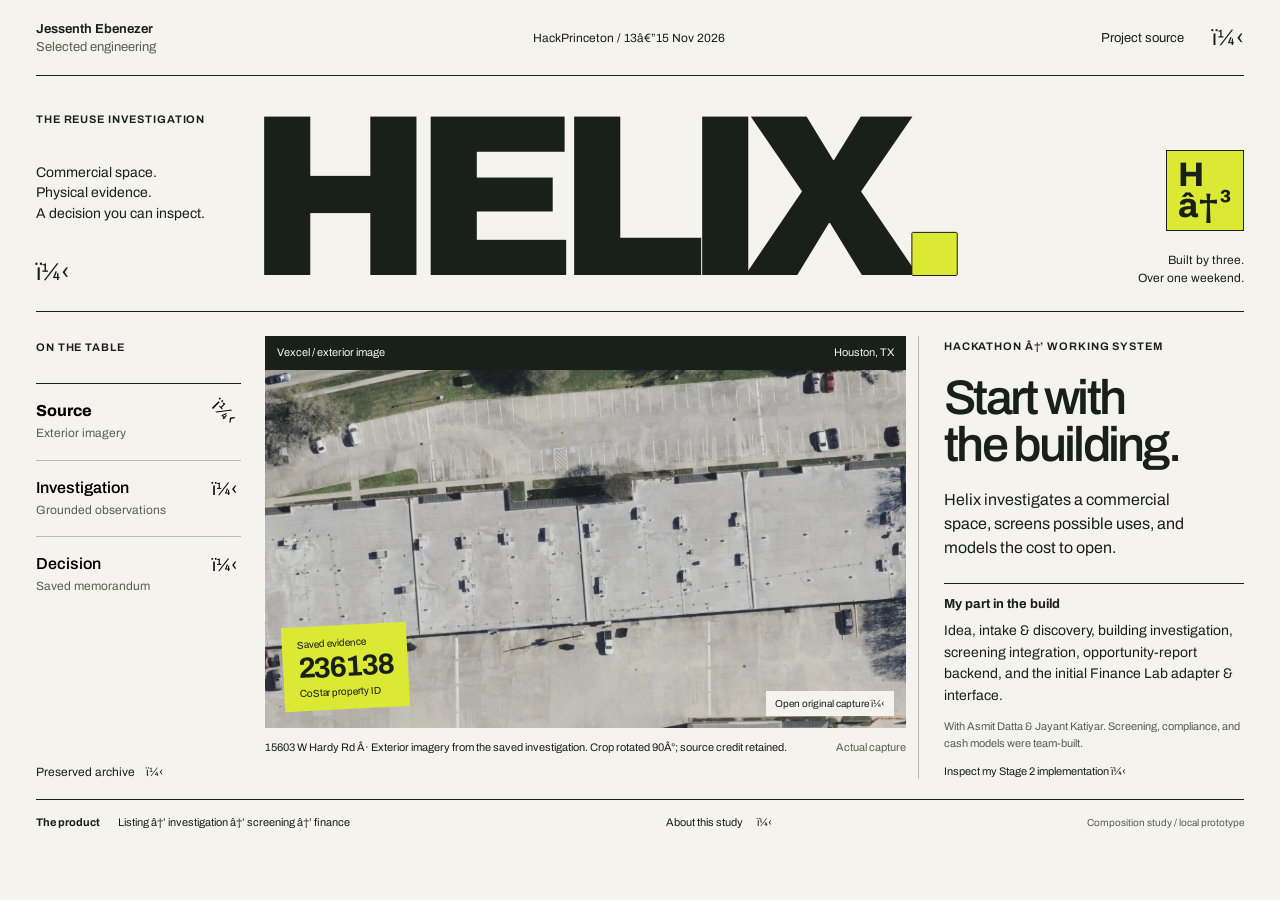
==== helix/index.html @ 32671a6d "Prototype Helix evidence-table exhibition and preserve previous case study" ====
<!doctype html>
<html lang="en">
<head>
<meta charset="utf-8"><meta name="viewport" content="width=device-width,initial-scale=1">
<title>Helix â€” The Evidence Table / Prototype</title>
<meta name="description" content="A first-viewport study of Helix, the adaptive reuse intelligence platform built at HackPrinceton 2026.">
<link rel="icon" href="../favicon.svg">
<link rel="preconnect" href="https://fonts.googleapis.com"><link rel="preconnect" href="https://fonts.gstatic.com" crossorigin>
<link href="https://fonts.googleapis.com/css2?family=Archivo:wght@400;450;500;550;600;650;700;750;800;850;900&display=swap" rel="stylesheet">
<link rel="stylesheet" href="prototype.css"><script src="prototype.js" defer></script>
</head>
<body>
<a class="skip" href="#exhibit">Skip to exhibit</a>
<header class="masthead">
<a href="../" class="signature">Jessenth Ebenezer<span>Selected engineering</span></a>
<span class="edition">HackPrinceton / 13â€”15 Nov 2026</span>
<a class="source-link" href="https://github.com/sm1else-bot/helix">Project source <span aria-hidden="true">ï¼‹</span></a>
</header>
<main id="exhibit">
<section class="exhibition" aria-labelledby="project-title">
<div class="title-row">
<div class="title-margin"><span class="section-label">The reuse investigation</span><p>Commercial space.<br>Physical evidence.<br>A decision you can inspect.</p><span class="small-cross" aria-hidden="true">ï¼‹</span></div>
<h1 id="project-title">HELIX<span class="title-period" aria-hidden="true">.</span></h1>
<div class="title-aside"><span class="exhibition-mark" aria-hidden="true">H<br>â†³</span><span>Built by three.<br>Over one weekend.</span></div>
</div>
<div class="exhibit-grid">
<div class="artifact-index">
<p class="section-label">On the table</p>
<div class="artifact-tabs" role="tablist" aria-label="Inspect the saved investigation" aria-orientation="vertical">
<button id="tab-source" type="button" role="tab" aria-selected="true" aria-controls="artifact-panel" data-artifact="source"><span>Source</span><small>Exterior imagery</small><span class="tab-symbol" aria-hidden="true">ï¼‹</span></button>
<button id="tab-findings" type="button" role="tab" aria-selected="false" aria-controls="artifact-panel" tabindex="-1" data-artifact="findings"><span>Investigation</span><small>Grounded observations</small><span class="tab-symbol" aria-hidden="true">ï¼‹</span></button>
<button id="tab-decision" type="button" role="tab" aria-selected="false" aria-controls="artifact-panel" tabindex="-1" data-artifact="decision"><span>Decision</span><small>Saved memorandum</small><span class="tab-symbol" aria-hidden="true">ï¼‹</span></button>
</div>
<a class="archive-link" href="../helix_old/archive/">Preserved archive <span aria-hidden="true">ï¼‹</span></a>
</div>
<figure class="artifact" id="artifact-panel" role="tabpanel" aria-labelledby="tab-source" tabindex="0">
<div class="artifact-topline"><span id="artifact-type">Vexcel / exterior image</span><span>Houston, TX</span></div>
<div class="artifact-window" data-view="source">
<a id="artifact-open" href="../helix_old/screenshots/source-evidence.jpg" target="_blank" rel="noopener" aria-label="Open original source-evidence screenshot">
<img id="artifact-image" src="assets/hardy-aerial.webp" alt="Aerial view of the Hardy Road building and its paved loading areas, cropped from the saved Vexcel source-evidence screenshot." width="1303" height="586">
</a>
<div class="artifact-stamp" aria-hidden="true"><span>Saved evidence</span><b>236138</b><span>CoStar property ID</span></div>
<span class="image-instruction">Open original capture ï¼‹</span>
</div>
<figcaption><span id="artifact-caption">15603 W Hardy Rd Â· Exterior imagery from the saved investigation. Crop rotated 90Â°; source credit retained.</span><span class="capture-mark">Actual capture</span></figcaption>
</figure>
<aside class="editorial">
<p class="section-label">Hackathon â†’ working system</p>
<h2>Start with<br> the building.</h2>
<p class="standfirst">Helix investigates a commercial space, screens possible uses, and models the cost to open.</p>
<div class="ownership">
<h3>My part in the build</h3>
<p>Idea, intake &amp; discovery, building investigation, screening integration, opportunity-report backend, and the initial Finance Lab adapter &amp; interface.</p>
<p class="team-credit">With Asmit Datta &amp; Jayant Katiyar. Screening, compliance, and cash models were team-built.</p>
<a href="https://github.com/sm1else-bot/helix/commit/9560469" class="evidence-link">Inspect my Stage 2 implementation <span aria-hidden="true">ï¼‹</span></a>
</div>
</aside>
</div>
<div class="exhibition-footer">
<p><span class="footer-label">The product</span><span>Listing â†’ investigation â†’ screening â†’ finance</span></p>
<details class="scope-note"><summary>About this study <span aria-hidden="true">ï¼‹</span></summary><div><b>First viewport only.</b> Engineering and Collaboration are separate experiences planned for the next phase. These are saved interface captures, not a running backend. The selected artifacts all concern Hardy Road; no Broadway financial results are mixed into this view. <a href="../helix_old/">Open the previous case study.</a></div></details>
<span class="prototype-label">Composition study / local prototype</span>
</div>
</section>
</main>
</body>
</html>
---- helix/prototype.css ----
:root{--paper:#f4f3ed;--ink:#19201a;--acid:#dce934;--rule:#b8bcb0;--muted:#58604f;font-family:Archivo,Arial,sans-serif;color:var(--ink);background:var(--paper);font-synthesis:none}
*{box-sizing:border-box}body{margin:0}button,a{-webkit-tap-highlight-color:transparent}a{color:inherit;text-underline-offset:4px}button{font:inherit}a:focus-visible,button:focus-visible,summary:focus-visible,[tabindex]:focus-visible{outline:3px solid #46724c;outline-offset:5px}.skip{position:fixed;top:-100px;left:20px;background:var(--ink);color:white;padding:12px;z-index:10}.skip:focus{top:10px}
.masthead{height:76px;margin:0 36px;display:flex;align-items:center;justify-content:space-between;border-bottom:1px solid var(--ink);gap:20px;font-size:13px}.signature{font-weight:650;text-decoration:none}.signature span{display:block;color:var(--muted);font-weight:400;margin-top:4px}.edition{font-size:12px}.source-link{text-decoration:none;display:flex;align-items:center;gap:28px}.source-link span{font-size:22px}
.exhibition{max-width:1920px;margin:auto;padding:0 36px}.title-row{display:grid;grid-template-columns:17% 1fr 12%;align-items:end;padding:34px 0 24px;border-bottom:1px solid var(--ink);gap:16px}.title-margin{align-self:stretch;display:flex;flex-direction:column;justify-content:space-between;padding:2px 0 3px}.section-label{font-size:11px;line-height:1.3;font-weight:650;text-transform:uppercase;letter-spacing:.08em;margin:0}.title-margin p{font-size:14px;line-height:1.45;margin:20px 0}.small-cross{font-size:24px;line-height:1}h1{font-size:clamp(120px,18vw,300px);font-weight:850;letter-spacing:-.09em;line-height:.77;margin:0 0 0 -.045em}.title-period{color:var(--acid);text-shadow:1px 0 var(--ink),-1px 0 var(--ink),0 1px var(--ink),0 -1px var(--ink);letter-spacing:-.12em}.title-aside{font-size:12px;line-height:1.5;display:flex;flex-direction:column;align-items:flex-end;text-align:right;gap:20px}.exhibition-mark{font-size:34px;line-height:.9;font-weight:750;border:1px solid var(--ink);padding:9px 11px;background:var(--acid);text-align:left}
.exhibit-grid{display:grid;grid-template-columns:17% minmax(0,1fr) 26%;gap:24px;padding:24px 0 20px}.artifact-index{display:flex;flex-direction:column;align-items:flex-start;padding-top:4px}.artifact-tabs{width:100%;margin-top:28px}.artifact-tabs button{position:relative;text-align:left;display:block;width:100%;border:0;border-top:1px solid var(--rule);background:none;padding:18px 24px 18px 0;cursor:pointer}.artifact-tabs button>span:first-child{display:block;font-size:16px;font-weight:550}.artifact-tabs small{display:block;font-size:12px;line-height:1.4;margin-top:6px;color:var(--muted)}.tab-symbol{position:absolute;right:4px;top:18px;font-size:18px;transition:transform .3s}.artifact-tabs button[aria-selected=true]{border-top-color:var(--ink)}.artifact-tabs button[aria-selected=true]>span:first-child{font-weight:750}.artifact-tabs button[aria-selected=true] .tab-symbol{transform:rotate(45deg)}.artifact-tabs button:hover{background:#e7e9de}.archive-link{font-size:12px;margin-top:auto;padding-top:24px;text-decoration:none}.archive-link span{margin-left:8px}
.artifact{margin:0;min-width:0;align-self:start}.artifact-topline{display:flex;justify-content:space-between;gap:10px;background:var(--ink);color:var(--paper);font-size:11px;line-height:1.2;padding:10px 12px}.artifact-window{height:clamp(260px,28vw,390px);position:relative;overflow:hidden;background:#d9ddd2}.artifact-window>a{display:block;width:100%;height:100%}.artifact-window img{width:100%;height:100%;display:block;object-fit:cover;transition:transform .6s cubic-bezier(.2,.7,.2,1)}.artifact-window[data-view=source] img{object-position:50% 50%}.artifact-window:not([data-view=source]) img{object-fit:contain;background:#e3e5db}.artifact-window>a:hover img{transform:scale(1.025)}.artifact-stamp{position:absolute;left:18px;bottom:19px;background:var(--acid);padding:12px 15px;transform:rotate(-3deg);pointer-events:none}.artifact-stamp span{display:block;font-size:10px}.artifact-stamp b{display:block;font-size:29px;letter-spacing:-.04em;line-height:1.1;margin:3px 0}.artifact-window:not([data-view=source]) .artifact-stamp{display:none}.image-instruction{position:absolute;right:12px;bottom:12px;background:var(--paper);padding:7px 9px;font-size:10px;pointer-events:none}.artifact figcaption{display:flex;align-items:flex-start;justify-content:space-between;gap:20px;padding-top:11px;font-size:11px;line-height:1.5}.capture-mark{white-space:nowrap;color:var(--muted)}
.editorial{padding:3px 0 0 14px;position:relative}.editorial:before{content:'';position:absolute;top:0;bottom:0;left:-12px;border-left:1px solid var(--rule)}h2{font-size:clamp(33px,3.8vw,62px);font-weight:550;letter-spacing:-.055em;line-height:.98;margin:20px 0 19px}.standfirst{font-size:16px;line-height:1.5;max-width:29ch;margin:0 0 23px}.ownership{border-top:1px solid var(--ink);padding-top:13px}.ownership h3{font-size:13px;margin:0 0 9px;font-weight:700}.ownership p{font-size:14px;line-height:1.55;margin:0 0 11px}.ownership .team-credit{font-size:11px;color:var(--muted)}.evidence-link{display:block;font-size:11px;line-height:1.5;text-decoration:none}.evidence-link:hover,.archive-link:hover{text-decoration:underline}
.exhibition-footer{border-top:1px solid var(--ink);display:flex;align-items:center;justify-content:space-between;gap:24px;padding:16px 0 22px;font-size:11px}.exhibition-footer>p{margin:0;display:flex;gap:18px}.footer-label{font-weight:700}.prototype-label{color:var(--muted);font-size:10px}.scope-note{position:relative}.scope-note summary{cursor:pointer;list-style:none}.scope-note summary::-webkit-details-marker{display:none}.scope-note summary span{margin-left:12px}.scope-note>div{position:absolute;bottom:32px;right:0;width:300px;background:var(--ink);color:var(--paper);padding:20px;line-height:1.6;font-size:13px;z-index:4;box-shadow:0 5px 30px #19201a20}.scope-note b{display:block;margin-bottom:10px}
@media(min-width:1500px){.exhibition{padding-inline:50px}.title-row{padding-top:45px;padding-bottom:30px}.exhibit-grid{padding-top:30px}.ownership p{font-size:14px}.ownership .team-credit,.evidence-link{font-size:12px}}
@media(max-height:800px) and (min-width:1000px){.masthead{height:60px}.title-row{padding-top:24px;padding-bottom:20px}h1{font-size:16vw}.artifact-window{height:290px}.exhibit-grid{gap:20px;padding-top:20px}.artifact-tabs{margin-top:16px}.artifact-tabs button{padding-top:14px;padding-bottom:14px}h2{margin:14px 0;font-size:3.5vw}.standfirst{font-size:15px;margin-bottom:15px}.ownership p{font-size:12px}.ownership .team-credit,.evidence-link{font-size:10px}}
@media(max-width:1050px){.masthead{margin-inline:24px}.exhibition{padding-inline:24px}.exhibit-grid{grid-template-columns:150px minmax(0,1fr);gap:20px}.editorial{grid-column:1/-1;display:grid;grid-template-columns:150px 1fr 1fr;gap:20px;padding:0}.editorial:before{display:none}.editorial>.section-label{grid-column:1;grid-row:1}.editorial h2{grid-column:2;grid-row:1;margin:0;font-size:36px}.standfirst{grid-column:2;grid-row:2;font-size:15px;margin-top:-10px}.ownership{grid-column:3;grid-row:1/3}.title-row{grid-template-columns:150px 1fr 90px}h1{font-size:17vw}.title-margin p{font-size:12px}.artifact-window{height:340px}.exhibition-footer{flex-wrap:wrap}.exhibition-footer>p{flex-direction:column;gap:6px}.prototype-label{margin-left:auto}}
@media(max-width:650px){.masthead{height:72px;margin-inline:18px}.edition{display:none}.source-link{font-size:12px;gap:10px}.exhibition{padding-inline:18px}.title-row{display:grid;grid-template-columns:1fr auto;gap:18px;padding:24px 0 20px}.title-margin{grid-column:1/-1;display:block}.title-margin p,.small-cross{display:none}.title-row h1{font-size:clamp(95px,24vw,160px);grid-column:1;grid-row:2;letter-spacing:-.085em}.title-aside{grid-column:2;grid-row:2;font-size:10px;gap:9px}.exhibition-mark{display:none}.exhibit-grid{display:flex;flex-direction:column;gap:20px;padding-top:16px}.artifact-index{display:block;padding:0}.artifact-index>.section-label,.archive-link{display:none}.artifact-tabs{display:flex;margin:0;border-top:0;gap:12px}.artifact-tabs button{padding:10px 0;flex:1;min-width:0}.artifact-tabs button>span:first-child{font-size:13px}.artifact-tabs small{font-size:10px}.tab-symbol{display:none}.artifact-window{height:300px}.artifact-topline{font-size:10px}.artifact figcaption{gap:12px;font-size:10px}.capture-mark{display:none}.artifact-stamp b{font-size:24px}.editorial{display:block;padding-top:8px}.editorial h2{font-size:42px;margin:17px 0}.editorial h2 br{display:none}.standfirst{font-size:16px;margin:0 0 20px;max-width:36ch}.ownership{padding-top:14px}.ownership p{font-size:14px}.ownership .team-credit,.evidence-link{font-size:12px}.exhibition-footer{gap:20px}.prototype-label{width:100%;margin:0}.scope-note>div{right:0;width:min(300px,85vw)}}
@media(prefers-reduced-motion:reduce){*,*::before,*::after{transition:none!important;animation:none!important}}
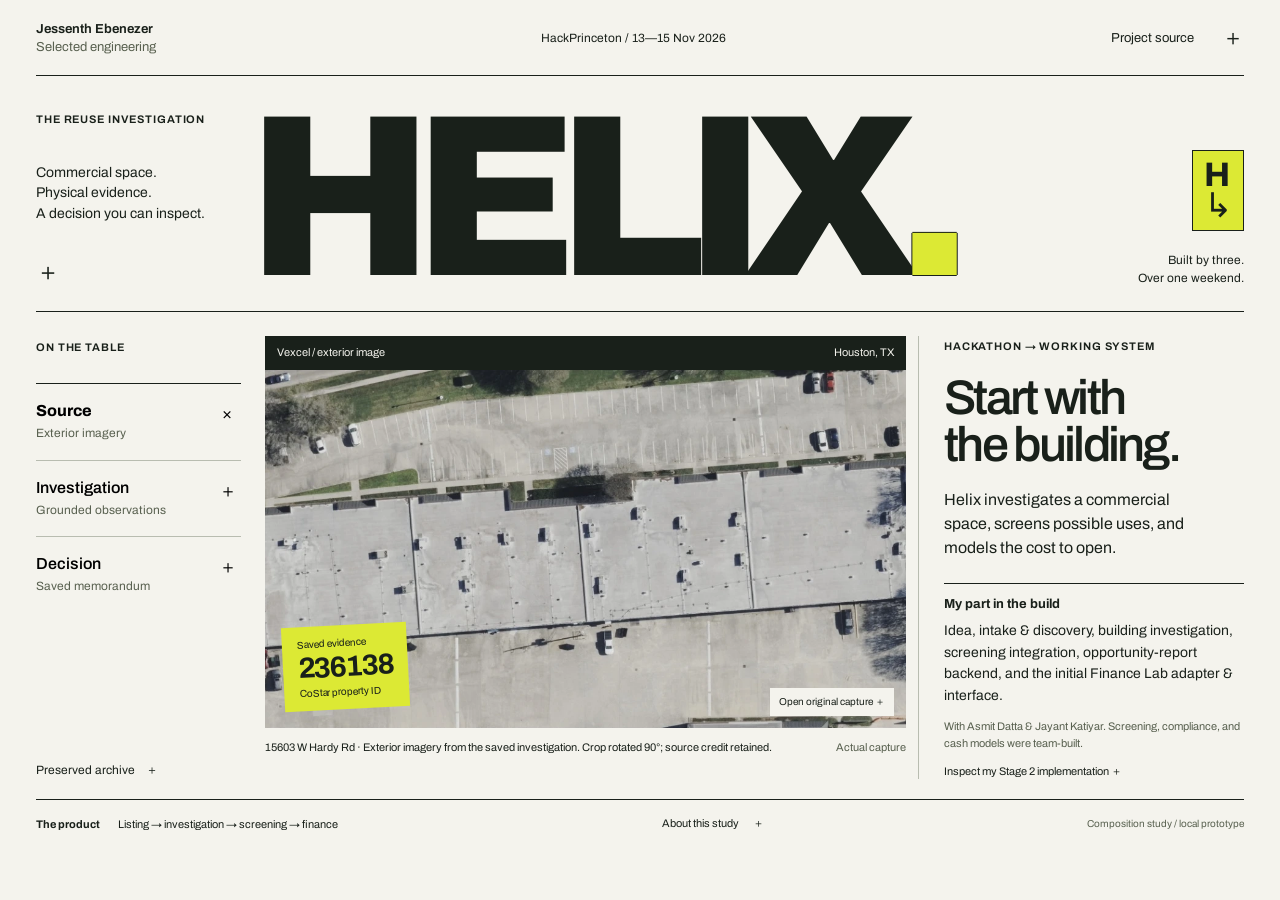
==== commit 4bfc77d3: "Preserve UTF-8 punctuation in Helix prototype" ====
--- a/helix/index.html
+++ b/helix/index.html
@@ -2,7 +2,7 @@
 <html lang="en">
 <head>
 <meta charset="utf-8"><meta name="viewport" content="width=device-width,initial-scale=1">
-<title>Helix â€” The Evidence Table / Prototype</title>
+<title>Helix — The Evidence Table / Prototype</title>
 <meta name="description" content="A first-viewport study of Helix, the adaptive reuse intelligence platform built at HackPrinceton 2026.">
 <link rel="icon" href="../favicon.svg">
 <link rel="preconnect" href="https://fonts.googleapis.com"><link rel="preconnect" href="https://fonts.gstatic.com" crossorigin>
@@ -13,25 +13,25 @@
 <a class="skip" href="#exhibit">Skip to exhibit</a>
 <header class="masthead">
 <a href="../" class="signature">Jessenth Ebenezer<span>Selected engineering</span></a>
-<span class="edition">HackPrinceton / 13â€”15 Nov 2026</span>
-<a class="source-link" href="https://github.com/sm1else-bot/helix">Project source <span aria-hidden="true">ï¼‹</span></a>
+<span class="edition">HackPrinceton / 13—15 Nov 2026</span>
+<a class="source-link" href="https://github.com/sm1else-bot/helix">Project source <span aria-hidden="true">＋</span></a>
 </header>
 <main id="exhibit">
 <section class="exhibition" aria-labelledby="project-title">
 <div class="title-row">
-<div class="title-margin"><span class="section-label">The reuse investigation</span><p>Commercial space.<br>Physical evidence.<br>A decision you can inspect.</p><span class="small-cross" aria-hidden="true">ï¼‹</span></div>
+<div class="title-margin"><span class="section-label">The reuse investigation</span><p>Commercial space.<br>Physical evidence.<br>A decision you can inspect.</p><span class="small-cross" aria-hidden="true">＋</span></div>
 <h1 id="project-title">HELIX<span class="title-period" aria-hidden="true">.</span></h1>
-<div class="title-aside"><span class="exhibition-mark" aria-hidden="true">H<br>â†³</span><span>Built by three.<br>Over one weekend.</span></div>
+<div class="title-aside"><span class="exhibition-mark" aria-hidden="true">H<br>↳</span><span>Built by three.<br>Over one weekend.</span></div>
 </div>
 <div class="exhibit-grid">
 <div class="artifact-index">
 <p class="section-label">On the table</p>
 <div class="artifact-tabs" role="tablist" aria-label="Inspect the saved investigation" aria-orientation="vertical">
-<button id="tab-source" type="button" role="tab" aria-selected="true" aria-controls="artifact-panel" data-artifact="source"><span>Source</span><small>Exterior imagery</small><span class="tab-symbol" aria-hidden="true">ï¼‹</span></button>
-<button id="tab-findings" type="button" role="tab" aria-selected="false" aria-controls="artifact-panel" tabindex="-1" data-artifact="findings"><span>Investigation</span><small>Grounded observations</small><span class="tab-symbol" aria-hidden="true">ï¼‹</span></button>
-<button id="tab-decision" type="button" role="tab" aria-selected="false" aria-controls="artifact-panel" tabindex="-1" data-artifact="decision"><span>Decision</span><small>Saved memorandum</small><span class="tab-symbol" aria-hidden="true">ï¼‹</span></button>
+<button id="tab-source" type="button" role="tab" aria-selected="true" aria-controls="artifact-panel" data-artifact="source"><span>Source</span><small>Exterior imagery</small><span class="tab-symbol" aria-hidden="true">＋</span></button>
+<button id="tab-findings" type="button" role="tab" aria-selected="false" aria-controls="artifact-panel" tabindex="-1" data-artifact="findings"><span>Investigation</span><small>Grounded observations</small><span class="tab-symbol" aria-hidden="true">＋</span></button>
+<button id="tab-decision" type="button" role="tab" aria-selected="false" aria-controls="artifact-panel" tabindex="-1" data-artifact="decision"><span>Decision</span><small>Saved memorandum</small><span class="tab-symbol" aria-hidden="true">＋</span></button>
 </div>
-<a class="archive-link" href="../helix_old/archive/">Preserved archive <span aria-hidden="true">ï¼‹</span></a>
+<a class="archive-link" href="../helix_old/archive/">Preserved archive <span aria-hidden="true">＋</span></a>
 </div>
 <figure class="artifact" id="artifact-panel" role="tabpanel" aria-labelledby="tab-source" tabindex="0">
 <div class="artifact-topline"><span id="artifact-type">Vexcel / exterior image</span><span>Houston, TX</span></div>
@@ -40,25 +40,25 @@
 <img id="artifact-image" src="assets/hardy-aerial.webp" alt="Aerial view of the Hardy Road building and its paved loading areas, cropped from the saved Vexcel source-evidence screenshot." width="1303" height="586">
 </a>
 <div class="artifact-stamp" aria-hidden="true"><span>Saved evidence</span><b>236138</b><span>CoStar property ID</span></div>
-<span class="image-instruction">Open original capture ï¼‹</span>
+<span class="image-instruction">Open original capture ＋</span>
 </div>
-<figcaption><span id="artifact-caption">15603 W Hardy Rd Â· Exterior imagery from the saved investigation. Crop rotated 90Â°; source credit retained.</span><span class="capture-mark">Actual capture</span></figcaption>
+<figcaption><span id="artifact-caption">15603 W Hardy Rd · Exterior imagery from the saved investigation. Crop rotated 90°; source credit retained.</span><span class="capture-mark">Actual capture</span></figcaption>
 </figure>
 <aside class="editorial">
-<p class="section-label">Hackathon â†’ working system</p>
+<p class="section-label">Hackathon → working system</p>
 <h2>Start with<br> the building.</h2>
 <p class="standfirst">Helix investigates a commercial space, screens possible uses, and models the cost to open.</p>
 <div class="ownership">
 <h3>My part in the build</h3>
 <p>Idea, intake &amp; discovery, building investigation, screening integration, opportunity-report backend, and the initial Finance Lab adapter &amp; interface.</p>
 <p class="team-credit">With Asmit Datta &amp; Jayant Katiyar. Screening, compliance, and cash models were team-built.</p>
-<a href="https://github.com/sm1else-bot/helix/commit/9560469" class="evidence-link">Inspect my Stage 2 implementation <span aria-hidden="true">ï¼‹</span></a>
+<a href="https://github.com/sm1else-bot/helix/commit/9560469" class="evidence-link">Inspect my Stage 2 implementation <span aria-hidden="true">＋</span></a>
 </div>
 </aside>
 </div>
 <div class="exhibition-footer">
-<p><span class="footer-label">The product</span><span>Listing â†’ investigation â†’ screening â†’ finance</span></p>
-<details class="scope-note"><summary>About this study <span aria-hidden="true">ï¼‹</span></summary><div><b>First viewport only.</b> Engineering and Collaboration are separate experiences planned for the next phase. These are saved interface captures, not a running backend. The selected artifacts all concern Hardy Road; no Broadway financial results are mixed into this view. <a href="../helix_old/">Open the previous case study.</a></div></details>
+<p><span class="footer-label">The product</span><span>Listing → investigation → screening → finance</span></p>
+<details class="scope-note"><summary>About this study <span aria-hidden="true">＋</span></summary><div><b>First viewport only.</b> Engineering and Collaboration are separate experiences planned for the next phase. These are saved interface captures, not a running backend. The selected artifacts all concern Hardy Road; no Broadway financial results are mixed into this view. <a href="../helix_old/">Open the previous case study.</a></div></details>
 <span class="prototype-label">Composition study / local prototype</span>
 </div>
 </section>
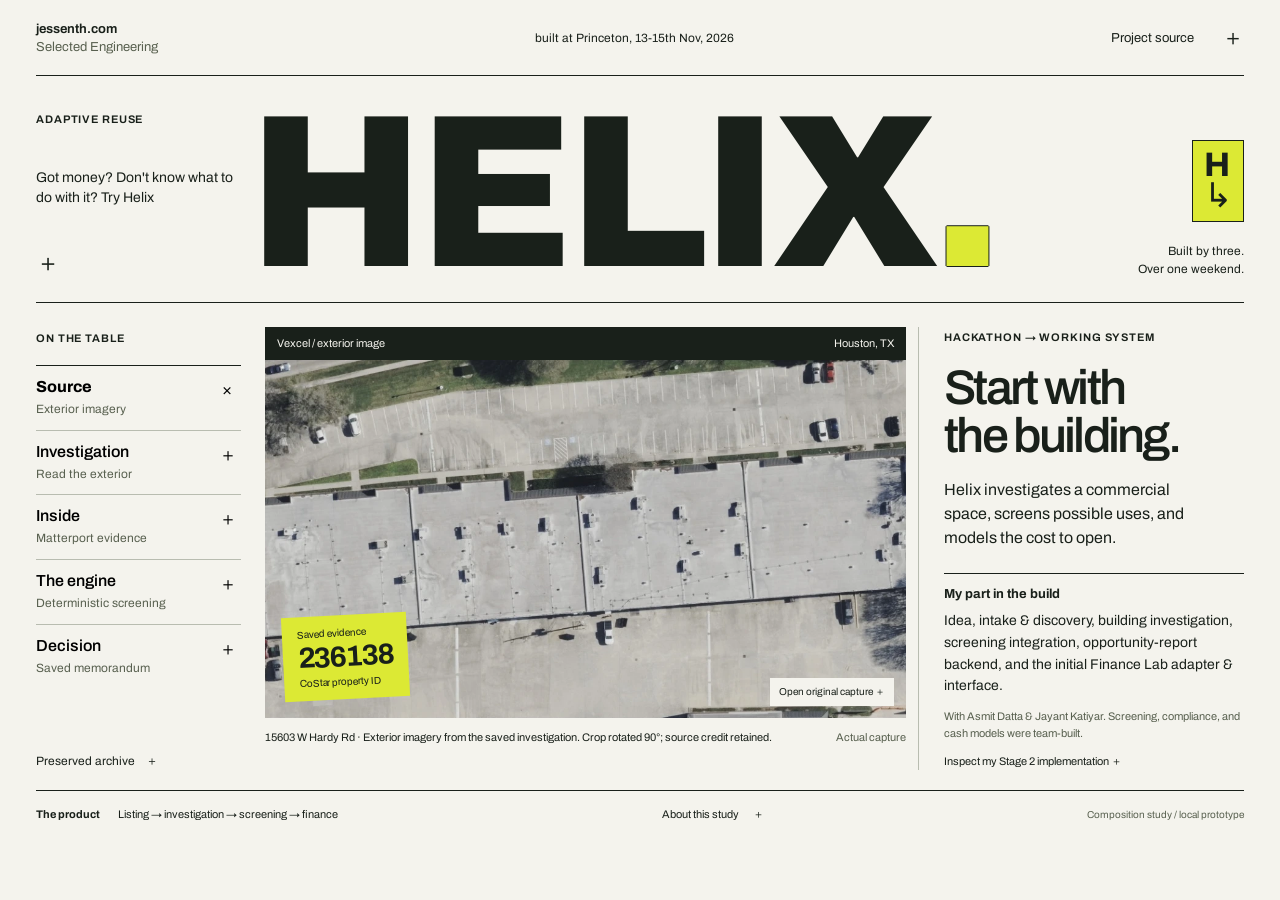
==== commit 0228a347: "Annotate Helix source imagery and expand investigation exhibit" ====
--- a/helix/index.html
+++ b/helix/index.html
@@ -12,15 +12,15 @@
 <body>
 <a class="skip" href="#exhibit">Skip to exhibit</a>
 <header class="masthead">
-<a href="../" class="signature">Jessenth Ebenezer<span>Selected engineering</span></a>
-<span class="edition">HackPrinceton / 13—15 Nov 2026</span>
+<a href="https://jessenth.com" class="signature">jessenth.com<span>Selected Engineering</span></a>
+<span class="edition">built at Princeton, 13-15th Nov, 2026</span>
 <a class="source-link" href="https://github.com/sm1else-bot/helix">Project source <span aria-hidden="true">＋</span></a>
 </header>
 <main id="exhibit">
 <section class="exhibition" aria-labelledby="project-title">
 <div class="title-row">
-<div class="title-margin"><span class="section-label">The reuse investigation</span><p>Commercial space.<br>Physical evidence.<br>A decision you can inspect.</p><span class="small-cross" aria-hidden="true">＋</span></div>
-<h1 id="project-title">HELIX<span class="title-period" aria-hidden="true">.</span></h1>
+<div class="title-margin"><span class="section-label">Adaptive Reuse</span><p>Got money? Don't know what to do with it? Try Helix</p><span class="small-cross" aria-hidden="true">＋</span></div>
+<h1 id="project-title"><span class="wordmark">HELIX</span><span class="title-period" aria-hidden="true">.</span></h1>
 <div class="title-aside"><span class="exhibition-mark" aria-hidden="true">H<br>↳</span><span>Built by three.<br>Over one weekend.</span></div>
 </div>
 <div class="exhibit-grid">
@@ -28,7 +28,9 @@
 <p class="section-label">On the table</p>
 <div class="artifact-tabs" role="tablist" aria-label="Inspect the saved investigation" aria-orientation="vertical">
 <button id="tab-source" type="button" role="tab" aria-selected="true" aria-controls="artifact-panel" data-artifact="source"><span>Source</span><small>Exterior imagery</small><span class="tab-symbol" aria-hidden="true">＋</span></button>
-<button id="tab-findings" type="button" role="tab" aria-selected="false" aria-controls="artifact-panel" tabindex="-1" data-artifact="findings"><span>Investigation</span><small>Grounded observations</small><span class="tab-symbol" aria-hidden="true">＋</span></button>
+<button id="tab-findings" type="button" role="tab" aria-selected="false" aria-controls="artifact-panel" tabindex="-1" data-artifact="findings"><span>Investigation</span><small>Read the exterior</small><span class="tab-symbol" aria-hidden="true">＋</span></button>
+<button id="tab-interior" type="button" role="tab" aria-selected="false" aria-controls="artifact-panel" tabindex="-1" data-artifact="interior"><span>Inside</span><small>Matterport evidence</small><span class="tab-symbol" aria-hidden="true">＋</span></button>
+<button id="tab-engine" type="button" role="tab" aria-selected="false" aria-controls="artifact-panel" tabindex="-1" data-artifact="engine"><span>The engine</span><small>Deterministic screening</small><span class="tab-symbol" aria-hidden="true">＋</span></button>
 <button id="tab-decision" type="button" role="tab" aria-selected="false" aria-controls="artifact-panel" tabindex="-1" data-artifact="decision"><span>Decision</span><small>Saved memorandum</small><span class="tab-symbol" aria-hidden="true">＋</span></button>
 </div>
 <a class="archive-link" href="../helix_old/archive/">Preserved archive <span aria-hidden="true">＋</span></a>
@@ -39,10 +41,31 @@
 <a id="artifact-open" href="../helix_old/screenshots/source-evidence.jpg" target="_blank" rel="noopener" aria-label="Open original source-evidence screenshot">
 <img id="artifact-image" src="assets/hardy-aerial.webp" alt="Aerial view of the Hardy Road building and its paved loading areas, cropped from the saved Vexcel source-evidence screenshot." width="1303" height="586">
 </a>
+<div id="annotation-layer" class="annotation-layer" hidden>
+<svg id="annotation-lines" aria-hidden="true"></svg>
+<div id="annotation-labels" role="list" aria-label="Visible image findings"></div>
+</div>
+<div class="engine-slot" id="engine-slot" hidden>
+<span class="section-label">Deterministic screening</span>
+<p class="engine-title">26 uses.<br>Three gates.</p>
+<p class="engine-gates">Building fit / Budget / Compliance</p>
+<div class="engine-asset"><span>Engine visual</span><p>Animation to follow.</p></div>
+</div>
+<div class="decision-sheet" id="decision-sheet" hidden>
+<div class="decision-kicker"><span>Saved decision / Hardy Road</span><span>15 Nov 2026</span></div>
+<h3>Proceed to<br> diligence.</h3>
+<p class="decision-business">Veterinary clinic</p>
+<div class="decision-ledger">
+<p><span>Base cash to open</span><strong>$406,940</strong></p>
+<p><span>Reserve held</span><strong>$50,000</strong></p>
+<p><span>Modeled headroom</span><strong>$443,060</strong></p>
+</div>
+<p class="decision-condition"><strong>10 of 26 uses cleared all gates.</strong> Six diligence items remain open. Saved screening &amp; cash-runway result; not a profitability forecast.</p>
+</div>
 <div class="artifact-stamp" aria-hidden="true"><span>Saved evidence</span><b>236138</b><span>CoStar property ID</span></div>
-<span class="image-instruction">Open original capture ＋</span>
+<a id="original-capture" class="image-instruction" href="../helix_old/screenshots/source-evidence.jpg" target="_blank" rel="noopener">Open original capture ＋</a>
 </div>
-<figcaption><span id="artifact-caption">15603 W Hardy Rd · Exterior imagery from the saved investigation. Crop rotated 90°; source credit retained.</span><span class="capture-mark">Actual capture</span></figcaption>
+<figcaption><span id="artifact-caption">15603 W Hardy Rd · Exterior imagery from the saved investigation. Crop rotated 90°; source credit retained.</span><span class="capture-mark" id="capture-mark">Actual capture</span></figcaption>
 </figure>
 <aside class="editorial">
 <p class="section-label">Hackathon → working system</p>
@@ -58,7 +81,7 @@
 </div>
 <div class="exhibition-footer">
 <p><span class="footer-label">The product</span><span>Listing → investigation → screening → finance</span></p>
-<details class="scope-note"><summary>About this study <span aria-hidden="true">＋</span></summary><div><b>First viewport only.</b> Engineering and Collaboration are separate experiences planned for the next phase. These are saved interface captures, not a running backend. The selected artifacts all concern Hardy Road; no Broadway financial results are mixed into this view. <a href="../helix_old/">Open the previous case study.</a></div></details>
+<details class="scope-note"><summary>About this study <span aria-hidden="true">＋</span></summary><div><b>First viewport only.</b> Engineering and Collaboration are separate experiences planned for the next phase. These are saved source images, source-linked annotations and a retypeset saved decision, not a running backend. The engine animation is pending. The selected artifacts all concern Hardy Road; no Broadway financial results are mixed into this view. <a href="../helix_old/">Open the previous case study.</a></div></details>
 <span class="prototype-label">Composition study / local prototype</span>
 </div>
 </section>
--- a/helix/prototype.css
+++ b/helix/prototype.css
@@ -2,13 +2,53 @@
 :root{--paper:#f4f3ed;--ink:#19201a;--acid:#dce934;--rule:#b8bcb0;--muted:#58604f;font-family:Archivo,Arial,sans-serif;color:var(--ink);background:var(--paper);font-synthesis:none}
 *{box-sizing:border-box}body{margin:0}button,a{-webkit-tap-highlight-color:transparent}a{color:inherit;text-underline-offset:4px}button{font:inherit}a:focus-visible,button:focus-visible,summary:focus-visible,[tabindex]:focus-visible{outline:3px solid #46724c;outline-offset:5px}.skip{position:fixed;top:-100px;left:20px;background:var(--ink);color:white;padding:12px;z-index:10}.skip:focus{top:10px}
 .masthead{height:76px;margin:0 36px;display:flex;align-items:center;justify-content:space-between;border-bottom:1px solid var(--ink);gap:20px;font-size:13px}.signature{font-weight:650;text-decoration:none}.signature span{display:block;color:var(--muted);font-weight:400;margin-top:4px}.edition{font-size:12px}.source-link{text-decoration:none;display:flex;align-items:center;gap:28px}.source-link span{font-size:22px}
-.exhibition{max-width:1920px;margin:auto;padding:0 36px}.title-row{display:grid;grid-template-columns:17% 1fr 12%;align-items:end;padding:34px 0 24px;border-bottom:1px solid var(--ink);gap:16px}.title-margin{align-self:stretch;display:flex;flex-direction:column;justify-content:space-between;padding:2px 0 3px}.section-label{font-size:11px;line-height:1.3;font-weight:650;text-transform:uppercase;letter-spacing:.08em;margin:0}.title-margin p{font-size:14px;line-height:1.45;margin:20px 0}.small-cross{font-size:24px;line-height:1}h1{font-size:clamp(120px,18vw,300px);font-weight:850;letter-spacing:-.09em;line-height:.77;margin:0 0 0 -.045em}.title-period{color:var(--acid);text-shadow:1px 0 var(--ink),-1px 0 var(--ink),0 1px var(--ink),0 -1px var(--ink);letter-spacing:-.12em}.title-aside{font-size:12px;line-height:1.5;display:flex;flex-direction:column;align-items:flex-end;text-align:right;gap:20px}.exhibition-mark{font-size:34px;line-height:.9;font-weight:750;border:1px solid var(--ink);padding:9px 11px;background:var(--acid);text-align:left}
-.exhibit-grid{display:grid;grid-template-columns:17% minmax(0,1fr) 26%;gap:24px;padding:24px 0 20px}.artifact-index{display:flex;flex-direction:column;align-items:flex-start;padding-top:4px}.artifact-tabs{width:100%;margin-top:28px}.artifact-tabs button{position:relative;text-align:left;display:block;width:100%;border:0;border-top:1px solid var(--rule);background:none;padding:18px 24px 18px 0;cursor:pointer}.artifact-tabs button>span:first-child{display:block;font-size:16px;font-weight:550}.artifact-tabs small{display:block;font-size:12px;line-height:1.4;margin-top:6px;color:var(--muted)}.tab-symbol{position:absolute;right:4px;top:18px;font-size:18px;transition:transform .3s}.artifact-tabs button[aria-selected=true]{border-top-color:var(--ink)}.artifact-tabs button[aria-selected=true]>span:first-child{font-weight:750}.artifact-tabs button[aria-selected=true] .tab-symbol{transform:rotate(45deg)}.artifact-tabs button:hover{background:#e7e9de}.archive-link{font-size:12px;margin-top:auto;padding-top:24px;text-decoration:none}.archive-link span{margin-left:8px}
-.artifact{margin:0;min-width:0;align-self:start}.artifact-topline{display:flex;justify-content:space-between;gap:10px;background:var(--ink);color:var(--paper);font-size:11px;line-height:1.2;padding:10px 12px}.artifact-window{height:clamp(260px,28vw,390px);position:relative;overflow:hidden;background:#d9ddd2}.artifact-window>a{display:block;width:100%;height:100%}.artifact-window img{width:100%;height:100%;display:block;object-fit:cover;transition:transform .6s cubic-bezier(.2,.7,.2,1)}.artifact-window[data-view=source] img{object-position:50% 50%}.artifact-window:not([data-view=source]) img{object-fit:contain;background:#e3e5db}.artifact-window>a:hover img{transform:scale(1.025)}.artifact-stamp{position:absolute;left:18px;bottom:19px;background:var(--acid);padding:12px 15px;transform:rotate(-3deg);pointer-events:none}.artifact-stamp span{display:block;font-size:10px}.artifact-stamp b{display:block;font-size:29px;letter-spacing:-.04em;line-height:1.1;margin:3px 0}.artifact-window:not([data-view=source]) .artifact-stamp{display:none}.image-instruction{position:absolute;right:12px;bottom:12px;background:var(--paper);padding:7px 9px;font-size:10px;pointer-events:none}.artifact figcaption{display:flex;align-items:flex-start;justify-content:space-between;gap:20px;padding-top:11px;font-size:11px;line-height:1.5}.capture-mark{white-space:nowrap;color:var(--muted)}
+.exhibition{max-width:1920px;margin:auto;padding:0 36px}.title-row{display:grid;grid-template-columns:17% 1fr 12%;align-items:end;padding:34px 0 24px;border-bottom:1px solid var(--ink);gap:16px}.title-margin{align-self:stretch;display:flex;flex-direction:column;justify-content:space-between;padding:2px 0 3px}.section-label{font-size:11px;line-height:1.3;font-weight:650;text-transform:uppercase;letter-spacing:.08em;margin:0}.title-margin p{font-size:14px;line-height:1.45;margin:20px 0}.small-cross{font-size:24px;line-height:1}h1{font-size:clamp(120px,17vw,282px);font-weight:850;letter-spacing:-.025em;font-kerning:none;font-feature-settings:"kern" 0;line-height:.77;margin:0 0 0 -.045em}.title-period{color:var(--acid);text-shadow:1px 0 var(--ink),-1px 0 var(--ink),0 1px var(--ink),0 -1px var(--ink);letter-spacing:-.04em}.title-aside{font-size:12px;line-height:1.5;display:flex;flex-direction:column;align-items:flex-end;text-align:right;gap:20px}.exhibition-mark{font-size:34px;line-height:.9;font-weight:750;border:1px solid var(--ink);padding:9px 11px;background:var(--acid);text-align:left}
+.exhibit-grid{display:grid;grid-template-columns:17% minmax(0,1fr) 26%;gap:24px;padding:24px 0 20px}.artifact-index{display:flex;flex-direction:column;align-items:flex-start;padding-top:4px}.artifact-tabs{width:100%;margin-top:20px}.artifact-tabs button{position:relative;text-align:left;display:block;width:100%;border:0;border-top:1px solid var(--rule);background:none;padding:12px 24px 12px 0;cursor:pointer}.artifact-tabs button>span:first-child{display:block;font-size:16px;font-weight:550}.artifact-tabs small{display:block;font-size:12px;line-height:1.4;margin-top:6px;color:var(--muted)}.tab-symbol{position:absolute;right:4px;top:12px;font-size:18px;transition:transform .3s}.artifact-tabs button[aria-selected=true]{border-top-color:var(--ink)}.artifact-tabs button[aria-selected=true]>span:first-child{font-weight:750}.artifact-tabs button[aria-selected=true] .tab-symbol{transform:rotate(45deg)}.artifact-tabs button:hover{background:#e7e9de}.archive-link{font-size:12px;margin-top:auto;padding-top:24px;text-decoration:none}.archive-link span{margin-left:8px}
+.artifact{margin:0;min-width:0;align-self:start}.artifact-topline{display:flex;justify-content:space-between;gap:10px;background:var(--ink);color:var(--paper);font-size:11px;line-height:1.2;padding:10px 12px}.artifact-window{height:clamp(260px,28vw,390px);position:relative;overflow:hidden;background:#d9ddd2}.artifact-window>#artifact-open{display:block;width:100%;height:100%}.artifact-window img{width:100%;height:100%;display:block;object-fit:cover;transition:transform .6s cubic-bezier(.2,.7,.2,1)}.artifact-window[data-view=source] img{object-position:50% 50%}.artifact-window img{object-fit:cover}.artifact-window[data-view=source]>a:hover img{transform:scale(1.025)}.artifact-stamp{position:absolute;left:18px;bottom:19px;background:var(--acid);padding:12px 15px;transform:rotate(-3deg);pointer-events:none}.artifact-stamp span{display:block;font-size:10px}.artifact-stamp b{display:block;font-size:29px;letter-spacing:-.04em;line-height:1.1;margin:3px 0}.artifact-window:not([data-view=source]) .artifact-stamp{display:none}.image-instruction{text-decoration:none;z-index:5;position:absolute;right:12px;bottom:12px;background:var(--paper);padding:7px 9px;font-size:10px;pointer-events:auto}.artifact figcaption{display:flex;align-items:flex-start;justify-content:space-between;gap:20px;padding-top:11px;font-size:11px;line-height:1.5}.capture-mark{white-space:nowrap;color:var(--muted)}
 .editorial{padding:3px 0 0 14px;position:relative}.editorial:before{content:'';position:absolute;top:0;bottom:0;left:-12px;border-left:1px solid var(--rule)}h2{font-size:clamp(33px,3.8vw,62px);font-weight:550;letter-spacing:-.055em;line-height:.98;margin:20px 0 19px}.standfirst{font-size:16px;line-height:1.5;max-width:29ch;margin:0 0 23px}.ownership{border-top:1px solid var(--ink);padding-top:13px}.ownership h3{font-size:13px;margin:0 0 9px;font-weight:700}.ownership p{font-size:14px;line-height:1.55;margin:0 0 11px}.ownership .team-credit{font-size:11px;color:var(--muted)}.evidence-link{display:block;font-size:11px;line-height:1.5;text-decoration:none}.evidence-link:hover,.archive-link:hover{text-decoration:underline}
 .exhibition-footer{border-top:1px solid var(--ink);display:flex;align-items:center;justify-content:space-between;gap:24px;padding:16px 0 22px;font-size:11px}.exhibition-footer>p{margin:0;display:flex;gap:18px}.footer-label{font-weight:700}.prototype-label{color:var(--muted);font-size:10px}.scope-note{position:relative}.scope-note summary{cursor:pointer;list-style:none}.scope-note summary::-webkit-details-marker{display:none}.scope-note summary span{margin-left:12px}.scope-note>div{position:absolute;bottom:32px;right:0;width:300px;background:var(--ink);color:var(--paper);padding:20px;line-height:1.6;font-size:13px;z-index:4;box-shadow:0 5px 30px #19201a20}.scope-note b{display:block;margin-bottom:10px}
 @media(min-width:1500px){.exhibition{padding-inline:50px}.title-row{padding-top:45px;padding-bottom:30px}.exhibit-grid{padding-top:30px}.ownership p{font-size:14px}.ownership .team-credit,.evidence-link{font-size:12px}}
-@media(max-height:800px) and (min-width:1000px){.masthead{height:60px}.title-row{padding-top:24px;padding-bottom:20px}h1{font-size:16vw}.artifact-window{height:290px}.exhibit-grid{gap:20px;padding-top:20px}.artifact-tabs{margin-top:16px}.artifact-tabs button{padding-top:14px;padding-bottom:14px}h2{margin:14px 0;font-size:3.5vw}.standfirst{font-size:15px;margin-bottom:15px}.ownership p{font-size:12px}.ownership .team-credit,.evidence-link{font-size:10px}}
+@media(max-height:800px) and (min-width:1000px){.masthead{height:60px}.title-row{padding-top:24px;padding-bottom:20px}h1{font-size:16vw}.artifact-window{height:290px}.exhibit-grid{gap:20px;padding-top:20px}.artifact-tabs{margin-top:16px}.artifact-tabs button{padding-top:10px;padding-bottom:10px}h2{margin:14px 0;font-size:3.5vw}.standfirst{font-size:15px;margin-bottom:15px}.ownership p{font-size:12px}.ownership .team-credit,.evidence-link{font-size:10px}}
 @media(max-width:1050px){.masthead{margin-inline:24px}.exhibition{padding-inline:24px}.exhibit-grid{grid-template-columns:150px minmax(0,1fr);gap:20px}.editorial{grid-column:1/-1;display:grid;grid-template-columns:150px 1fr 1fr;gap:20px;padding:0}.editorial:before{display:none}.editorial>.section-label{grid-column:1;grid-row:1}.editorial h2{grid-column:2;grid-row:1;margin:0;font-size:36px}.standfirst{grid-column:2;grid-row:2;font-size:15px;margin-top:-10px}.ownership{grid-column:3;grid-row:1/3}.title-row{grid-template-columns:150px 1fr 90px}h1{font-size:17vw}.title-margin p{font-size:12px}.artifact-window{height:340px}.exhibition-footer{flex-wrap:wrap}.exhibition-footer>p{flex-direction:column;gap:6px}.prototype-label{margin-left:auto}}
-@media(max-width:650px){.masthead{height:72px;margin-inline:18px}.edition{display:none}.source-link{font-size:12px;gap:10px}.exhibition{padding-inline:18px}.title-row{display:grid;grid-template-columns:1fr auto;gap:18px;padding:24px 0 20px}.title-margin{grid-column:1/-1;display:block}.title-margin p,.small-cross{display:none}.title-row h1{font-size:clamp(95px,24vw,160px);grid-column:1;grid-row:2;letter-spacing:-.085em}.title-aside{grid-column:2;grid-row:2;font-size:10px;gap:9px}.exhibition-mark{display:none}.exhibit-grid{display:flex;flex-direction:column;gap:20px;padding-top:16px}.artifact-index{display:block;padding:0}.artifact-index>.section-label,.archive-link{display:none}.artifact-tabs{display:flex;margin:0;border-top:0;gap:12px}.artifact-tabs button{padding:10px 0;flex:1;min-width:0}.artifact-tabs button>span:first-child{font-size:13px}.artifact-tabs small{font-size:10px}.tab-symbol{display:none}.artifact-window{height:300px}.artifact-topline{font-size:10px}.artifact figcaption{gap:12px;font-size:10px}.capture-mark{display:none}.artifact-stamp b{font-size:24px}.editorial{display:block;padding-top:8px}.editorial h2{font-size:42px;margin:17px 0}.editorial h2 br{display:none}.standfirst{font-size:16px;margin:0 0 20px;max-width:36ch}.ownership{padding-top:14px}.ownership p{font-size:14px}.ownership .team-credit,.evidence-link{font-size:12px}.exhibition-footer{gap:20px}.prototype-label{width:100%;margin:0}.scope-note>div{right:0;width:min(300px,85vw)}}
+@media(max-width:650px){.masthead{height:72px;margin-inline:18px}.edition{display:none}.source-link{font-size:12px;gap:10px}.exhibition{padding-inline:18px}.title-row{display:grid;grid-template-columns:1fr auto;gap:18px;padding:24px 0 20px}.title-margin{grid-column:1/-1;display:block}.title-margin p,.small-cross{display:none}.title-row h1{font-size:clamp(95px,24vw,160px);grid-column:1;grid-row:2;letter-spacing:-.025em}.title-aside{grid-column:2;grid-row:2;font-size:10px;gap:9px}.exhibition-mark{display:none}.exhibit-grid{display:flex;flex-direction:column;gap:20px;padding-top:16px}.artifact-index{display:block;padding:0}.artifact-index>.section-label,.archive-link{display:none}.artifact-tabs{display:flex;margin:0;border-top:0;gap:12px}.artifact-tabs button{padding:10px 0;flex:1;min-width:0}.artifact-tabs button>span:first-child{font-size:13px}.artifact-tabs small{font-size:10px}.tab-symbol{display:none}.artifact-window{height:300px}.artifact-topline{font-size:10px}.artifact figcaption{gap:12px;font-size:10px}.capture-mark{display:none}.artifact-stamp b{font-size:24px}.editorial{display:block;padding-top:8px}.editorial h2{font-size:42px;margin:17px 0}.editorial h2 br{display:none}.standfirst{font-size:16px;margin:0 0 20px;max-width:36ch}.ownership{padding-top:14px}.ownership p{font-size:14px}.ownership .team-credit,.evidence-link{font-size:12px}.exhibition-footer{gap:20px}.prototype-label{width:100%;margin:0}.scope-note>div{right:0;width:min(300px,85vw)}}
 @media(prefers-reduced-motion:reduce){*,*::before,*::after{transition:none!important;animation:none!important}}
+
+/* Annotation geometry is projected onto the same cover crop as the source image. */
+[hidden]{display:none!important}
+.annotation-layer{position:absolute;inset:0;pointer-events:none;z-index:2}
+.annotation-layer svg{position:absolute;inset:0;width:100%;height:100%;overflow:hidden}
+.annotation-shape{fill:none;stroke:var(--acid);stroke-width:2;filter:drop-shadow(0 1px 2px #19201abb);vector-effect:non-scaling-stroke;stroke-dasharray:1;stroke-dashoffset:0;animation:trace .85s cubic-bezier(.22,.8,.2,1) both}
+.annotation-leader{fill:none;stroke:var(--acid);stroke-width:1.3;filter:drop-shadow(0 1px 1px #19201a);stroke-dasharray:1;animation:trace .8s cubic-bezier(.22,.8,.2,1) both}
+.annotation-label{position:absolute;background:var(--acid);color:var(--ink);padding:8px 11px;max-width:180px;font-size:12px;line-height:1.3;font-weight:600;box-shadow:0 2px 8px #19201a20;animation:label-in .65s cubic-bezier(.16,1,.3,1) both}
+.annotation-label b{font-size:10px;display:block;font-weight:450;margin-bottom:3px}
+@keyframes trace{from{stroke-dashoffset:1}to{stroke-dashoffset:0}}
+@keyframes label-in{from{opacity:0;transform:translateY(8px)}to{opacity:1;transform:translateY(0)}}
+.engine-slot,.decision-sheet{position:absolute;inset:0;background:var(--paper);padding:22px 25px 38px;overflow:auto}
+.engine-slot{background:var(--acid);display:flex;flex-direction:column;justify-content:center}
+.engine-title{font-size:clamp(38px,4.8vw,72px);line-height:.95;font-weight:650;letter-spacing:-.055em;margin:20px 0}
+.engine-gates{font-size:13px;line-height:1.4;margin:0 0 20px}
+.engine-asset{border-top:1px solid var(--ink);display:flex;justify-content:space-between;gap:16px;padding-top:14px;font-size:12px}
+.engine-asset p{margin:0}
+.decision-kicker{display:flex;justify-content:space-between;gap:12px;font-size:10px;color:var(--muted);text-transform:uppercase;letter-spacing:.04em}
+.decision-sheet h3{font-size:clamp(29px,3.4vw,50px);line-height:.94;font-weight:550;letter-spacing:-.045em;margin:18px 0 6px}
+.decision-business{font-size:16px;margin:0 0 14px}
+.decision-ledger{display:grid;grid-template-columns:repeat(3,minmax(0,1fr));border-block:1px solid var(--rule);padding:12px 0;gap:12px}
+.decision-ledger p{margin:0;display:flex;flex-direction:column;gap:6px}
+.decision-ledger span{font-size:11px;color:var(--muted)}
+.decision-ledger strong{font-size:clamp(17px,2vw,28px);letter-spacing:-.03em;font-weight:550}
+.decision-condition{font-size:12px;line-height:1.45;margin:13px 0 0;max-width:60ch}
+.decision-condition strong{display:block;margin-bottom:2px;font-weight:650}
+.artifact-window[data-view=decision] .image-instruction,.artifact-window[data-view=engine] .image-instruction{bottom:8px;background:transparent;font-size:10px;padding:2px 5px}
+@media(max-height:800px) and (min-width:1000px){.decision-sheet{padding:14px 18px 25px}.decision-sheet h3{font-size:34px;margin:12px 0 5px}.decision-business{font-size:14px;margin-bottom:10px}.decision-ledger{padding:9px 0}.decision-ledger strong{font-size:22px}.decision-condition{font-size:11px;margin-top:9px}.engine-title{font-size:50px;margin:14px 0}}
+@media(max-width:1050px){.title-row{grid-template-columns:150px minmax(0,1fr) 70px}.title-row h1{font-size:15.5vw}}
+@media(max-width:650px){
+ .masthead{height:auto;min-height:82px;padding-block:14px;flex-wrap:wrap;row-gap:9px}.edition{display:block;order:3;width:100%;font-size:11px}
+ .title-row{grid-template-columns:minmax(0,1fr) 60px;gap:20px 10px}.title-row h1{font-size:22vw;white-space:nowrap}.title-period{letter-spacing:0}
+ .title-margin p{display:block;font-size:14px;max-width:33ch;margin:14px 0 0}.title-aside{font-size:10px}
+ .artifact-tabs{overflow-x:auto;gap:14px;padding:3px 1px 6px;scrollbar-width:thin}.artifact-tabs button{flex:0 0 100px;padding:10px 0}
+ .annotation-label{font-size:10px;max-width:145px;padding:6px 8px}.annotation-label b{font-size:9px;margin-bottom:2px}
+ .decision-sheet{padding:17px 16px 30px}.decision-kicker{font-size:9px}.decision-sheet h3{font-size:34px;margin:16px 0 5px}.decision-business{font-size:14px;margin-bottom:12px}
+ .decision-ledger{gap:8px;padding:10px 0}.decision-ledger span{font-size:10px}.decision-ledger strong{font-size:19px}.decision-condition{font-size:11px;margin-top:10px}
+ .engine-slot{padding:20px}.engine-title{font-size:48px}
+}
+@media(prefers-reduced-motion:reduce){.annotation-shape,.annotation-leader,.annotation-label{animation:none!important}}
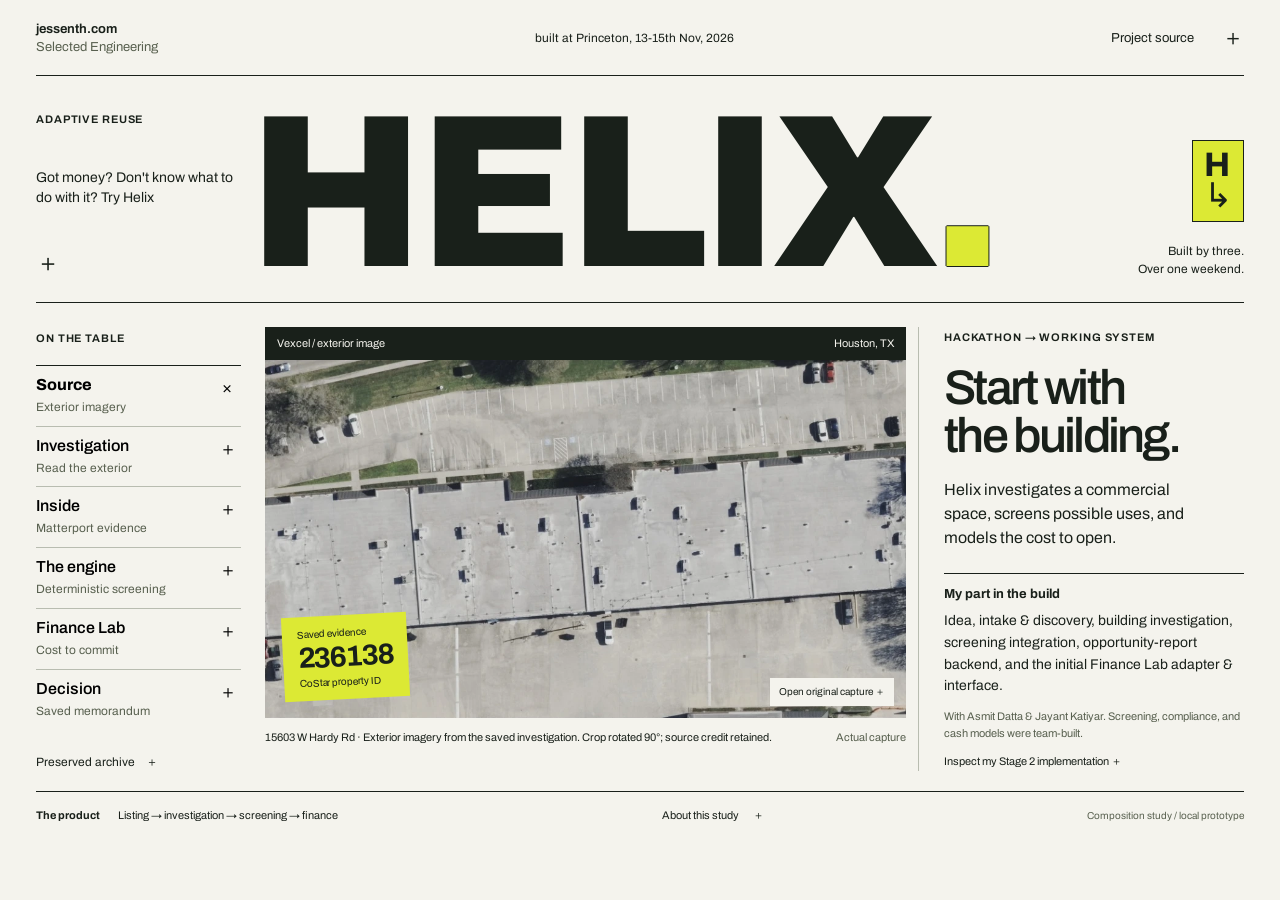
==== commit dd7499bb: "Add annotated Finance Lab evidence before the saved decision" ====
--- a/helix/index.html
+++ b/helix/index.html
@@ -31,6 +31,7 @@
 <button id="tab-findings" type="button" role="tab" aria-selected="false" aria-controls="artifact-panel" tabindex="-1" data-artifact="findings"><span>Investigation</span><small>Read the exterior</small><span class="tab-symbol" aria-hidden="true">＋</span></button>
 <button id="tab-interior" type="button" role="tab" aria-selected="false" aria-controls="artifact-panel" tabindex="-1" data-artifact="interior"><span>Inside</span><small>Matterport evidence</small><span class="tab-symbol" aria-hidden="true">＋</span></button>
 <button id="tab-engine" type="button" role="tab" aria-selected="false" aria-controls="artifact-panel" tabindex="-1" data-artifact="engine"><span>The engine</span><small>Deterministic screening</small><span class="tab-symbol" aria-hidden="true">＋</span></button>
+<button id="tab-finance" type="button" role="tab" aria-selected="false" aria-controls="artifact-panel" tabindex="-1" data-artifact="finance"><span>Finance Lab</span><small>Cost to commit</small><span class="tab-symbol" aria-hidden="true">＋</span></button>
 <button id="tab-decision" type="button" role="tab" aria-selected="false" aria-controls="artifact-panel" tabindex="-1" data-artifact="decision"><span>Decision</span><small>Saved memorandum</small><span class="tab-symbol" aria-hidden="true">＋</span></button>
 </div>
 <a class="archive-link" href="../helix_old/archive/">Preserved archive <span aria-hidden="true">＋</span></a>
--- a/helix/prototype.css
+++ b/helix/prototype.css
@@ -20,7 +20,7 @@
 .annotation-shape{fill:none;stroke:var(--acid);stroke-width:2;filter:drop-shadow(0 1px 2px #19201abb);vector-effect:non-scaling-stroke;stroke-dasharray:1;stroke-dashoffset:0;animation:trace .85s cubic-bezier(.22,.8,.2,1) both}
 .annotation-leader{fill:none;stroke:var(--acid);stroke-width:1.3;filter:drop-shadow(0 1px 1px #19201a);stroke-dasharray:1;animation:trace .8s cubic-bezier(.22,.8,.2,1) both}
 .annotation-label{position:absolute;background:var(--acid);color:var(--ink);padding:8px 11px;max-width:180px;font-size:12px;line-height:1.3;font-weight:600;box-shadow:0 2px 8px #19201a20;animation:label-in .65s cubic-bezier(.16,1,.3,1) both}
-.annotation-label b{font-size:10px;display:block;font-weight:450;margin-bottom:3px}
+.annotation-label strong{font-weight:600}.annotation-label .annotation-detail{font-size:10px;display:block;font-weight:450;margin-top:3px}
 @keyframes trace{from{stroke-dashoffset:1}to{stroke-dashoffset:0}}
 @keyframes label-in{from{opacity:0;transform:translateY(8px)}to{opacity:1;transform:translateY(0)}}
 .engine-slot,.decision-sheet{position:absolute;inset:0;background:var(--paper);padding:22px 25px 38px;overflow:auto}
@@ -46,9 +46,13 @@
  .title-row{grid-template-columns:minmax(0,1fr) 60px;gap:20px 10px}.title-row h1{font-size:22vw;white-space:nowrap}.title-period{letter-spacing:0}
  .title-margin p{display:block;font-size:14px;max-width:33ch;margin:14px 0 0}.title-aside{font-size:10px}
  .artifact-tabs{overflow-x:auto;gap:14px;padding:3px 1px 6px;scrollbar-width:thin}.artifact-tabs button{flex:0 0 100px;padding:10px 0}
- .annotation-label{font-size:10px;max-width:145px;padding:6px 8px}.annotation-label b{font-size:9px;margin-bottom:2px}
+ .annotation-label{font-size:10px;max-width:145px;padding:6px 8px}.annotation-label .annotation-detail{font-size:9px;margin-top:2px}
  .decision-sheet{padding:17px 16px 30px}.decision-kicker{font-size:9px}.decision-sheet h3{font-size:34px;margin:16px 0 5px}.decision-business{font-size:14px;margin-bottom:12px}
  .decision-ledger{gap:8px;padding:10px 0}.decision-ledger span{font-size:10px}.decision-ledger strong{font-size:19px}.decision-condition{font-size:11px;margin-top:10px}
  .engine-slot{padding:20px}.engine-title{font-size:48px}
 }
 @media(prefers-reduced-motion:reduce){.annotation-shape,.annotation-leader,.annotation-label{animation:none!important}}
+
+.artifact-window[data-view=finance]{background:#e5e7de}
+.artifact-window[data-view=finance] img{background:#e5e7de}
+@media(min-width:651px){.artifact-tabs button{padding-top:10px;padding-bottom:10px}.artifact-tabs .tab-symbol{top:10px}}
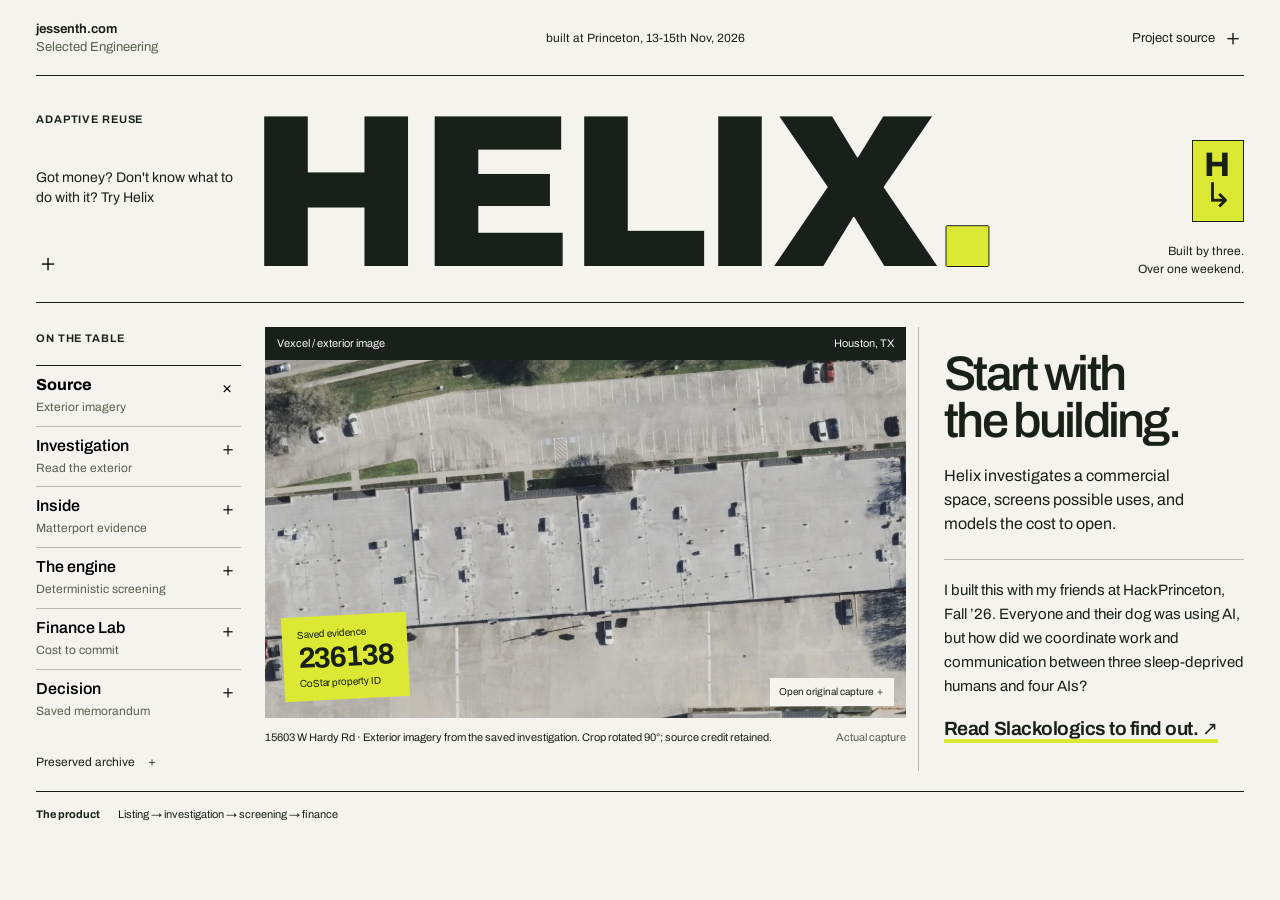
==== commit adc6c93b: "Refine Helix editorial column with Slackologics invitation" ====
--- a/helix/index.html
+++ b/helix/index.html
@@ -47,11 +47,24 @@
 <div id="annotation-labels" role="list" aria-label="Visible image findings"></div>
 </div>
 <div class="engine-slot" id="engine-slot" hidden>
-<span class="section-label">Deterministic screening</span>
-<p class="engine-title">26 uses.<br>Three gates.</p>
-<p class="engine-gates">Building fit / Budget / Compliance</p>
-<div class="engine-asset"><span>Engine visual</span><p>Animation to follow.</p></div>
+<iframe id="engine-player" title="Helix deterministic sorting engine — 8× looping demonstration; drag to orbit and scroll to zoom" data-src="https://projects.jessenth.com/Helix-Viz/embed.html" referrerpolicy="strict-origin-when-cross-origin"></iframe>
 </div>
+<section id="finance-exhibit" class="finance-exhibit" hidden aria-label="Hardy Road financial decomposition">
+<div class="finance-heading">
+<div><span class="section-label">Starting capital</span><p class="finance-budget">$900,000</p></div>
+<div><p class="finance-case">Hardy Road · Veterinary clinic</p><div class="finance-scenarios" role="group" aria-label="Opening cost scenario">
+<button type="button" data-scenario="low" aria-pressed="false">Low</button><button type="button" data-scenario="base" aria-pressed="true">Base</button><button type="button" data-scenario="high" aria-pressed="false">High</button>
+</div></div>
+</div>
+<div class="allocation" id="allocation" role="img" aria-label="Base scenario capital allocation">
+<div class="allocation-opening" id="allocation-opening"></div><span class="allocation-reserve" id="allocation-reserve"></span><span class="allocation-headroom" id="allocation-headroom"></span>
+</div>
+<div class="allocation-key"><p><span>Opening costs</span><strong id="finance-opening">$406,940</strong></p><p><span>Reserve</span><strong id="finance-reserve">$50,000</strong></p><p><span>Headroom</span><strong id="finance-headroom">$443,060</strong></p></div>
+<div class="cost-heading"><span>Inside the opening cost</span><span>Inspect a component</span></div>
+<div id="finance-components" class="finance-components" role="group" aria-label="Opening cost components"></div>
+<p class="finance-basis" id="finance-basis"></p>
+<p class="sr-only" id="finance-update" role="status" aria-live="polite"></p>
+</section>
 <div class="decision-sheet" id="decision-sheet" hidden>
 <div class="decision-kicker"><span>Saved decision / Hardy Road</span><span>15 Nov 2026</span></div>
 <h3>Proceed to<br> diligence.</h3>
@@ -69,21 +82,16 @@
 <figcaption><span id="artifact-caption">15603 W Hardy Rd · Exterior imagery from the saved investigation. Crop rotated 90°; source credit retained.</span><span class="capture-mark" id="capture-mark">Actual capture</span></figcaption>
 </figure>
 <aside class="editorial">
-<p class="section-label">Hackathon → working system</p>
 <h2>Start with<br> the building.</h2>
 <p class="standfirst">Helix investigates a commercial space, screens possible uses, and models the cost to open.</p>
-<div class="ownership">
-<h3>My part in the build</h3>
-<p>Idea, intake &amp; discovery, building investigation, screening integration, opportunity-report backend, and the initial Finance Lab adapter &amp; interface.</p>
-<p class="team-credit">With Asmit Datta &amp; Jayant Katiyar. Screening, compliance, and cash models were team-built.</p>
-<a href="https://github.com/sm1else-bot/helix/commit/9560469" class="evidence-link">Inspect my Stage 2 implementation <span aria-hidden="true">＋</span></a>
+<div class="slackologics-copy">
+<p>I built this with my friends at HackPrinceton, Fall ’26. Everyone and their dog was using AI, but how did we coordinate work and communication between three sleep-deprived humans and four AIs?</p>
+<a class="slackologics-link" href="/slackologics/">Read Slackologics to find out. <span aria-hidden="true">↗</span></a>
 </div>
 </aside>
 </div>
 <div class="exhibition-footer">
 <p><span class="footer-label">The product</span><span>Listing → investigation → screening → finance</span></p>
-<details class="scope-note"><summary>About this study <span aria-hidden="true">＋</span></summary><div><b>First viewport only.</b> Engineering and Collaboration are separate experiences planned for the next phase. These are saved source images, source-linked annotations and a retypeset saved decision, not a running backend. The engine animation is pending. The selected artifacts all concern Hardy Road; no Broadway financial results are mixed into this view. <a href="../helix_old/">Open the previous case study.</a></div></details>
-<span class="prototype-label">Composition study / local prototype</span>
 </div>
 </section>
 </main>
--- a/helix/prototype.css
+++ b/helix/prototype.css
@@ -1,16 +1,16 @@
 
 :root{--paper:#f4f3ed;--ink:#19201a;--acid:#dce934;--rule:#b8bcb0;--muted:#58604f;font-family:Archivo,Arial,sans-serif;color:var(--ink);background:var(--paper);font-synthesis:none}
 *{box-sizing:border-box}body{margin:0}button,a{-webkit-tap-highlight-color:transparent}a{color:inherit;text-underline-offset:4px}button{font:inherit}a:focus-visible,button:focus-visible,summary:focus-visible,[tabindex]:focus-visible{outline:3px solid #46724c;outline-offset:5px}.skip{position:fixed;top:-100px;left:20px;background:var(--ink);color:white;padding:12px;z-index:10}.skip:focus{top:10px}
-.masthead{height:76px;margin:0 36px;display:flex;align-items:center;justify-content:space-between;border-bottom:1px solid var(--ink);gap:20px;font-size:13px}.signature{font-weight:650;text-decoration:none}.signature span{display:block;color:var(--muted);font-weight:400;margin-top:4px}.edition{font-size:12px}.source-link{text-decoration:none;display:flex;align-items:center;gap:28px}.source-link span{font-size:22px}
+.masthead{height:76px;margin:0 36px;display:flex;align-items:center;justify-content:space-between;border-bottom:1px solid var(--ink);gap:20px;font-size:13px}.signature{font-weight:650;text-decoration:none}.signature span{display:block;color:var(--muted);font-weight:400;margin-top:4px}.edition{font-size:12px}.source-link{text-decoration:none;display:flex;align-items:center;gap:7px}.source-link span{font-size:22px}
 .exhibition{max-width:1920px;margin:auto;padding:0 36px}.title-row{display:grid;grid-template-columns:17% 1fr 12%;align-items:end;padding:34px 0 24px;border-bottom:1px solid var(--ink);gap:16px}.title-margin{align-self:stretch;display:flex;flex-direction:column;justify-content:space-between;padding:2px 0 3px}.section-label{font-size:11px;line-height:1.3;font-weight:650;text-transform:uppercase;letter-spacing:.08em;margin:0}.title-margin p{font-size:14px;line-height:1.45;margin:20px 0}.small-cross{font-size:24px;line-height:1}h1{font-size:clamp(120px,17vw,282px);font-weight:850;letter-spacing:-.025em;font-kerning:none;font-feature-settings:"kern" 0;line-height:.77;margin:0 0 0 -.045em}.title-period{color:var(--acid);text-shadow:1px 0 var(--ink),-1px 0 var(--ink),0 1px var(--ink),0 -1px var(--ink);letter-spacing:-.04em}.title-aside{font-size:12px;line-height:1.5;display:flex;flex-direction:column;align-items:flex-end;text-align:right;gap:20px}.exhibition-mark{font-size:34px;line-height:.9;font-weight:750;border:1px solid var(--ink);padding:9px 11px;background:var(--acid);text-align:left}
 .exhibit-grid{display:grid;grid-template-columns:17% minmax(0,1fr) 26%;gap:24px;padding:24px 0 20px}.artifact-index{display:flex;flex-direction:column;align-items:flex-start;padding-top:4px}.artifact-tabs{width:100%;margin-top:20px}.artifact-tabs button{position:relative;text-align:left;display:block;width:100%;border:0;border-top:1px solid var(--rule);background:none;padding:12px 24px 12px 0;cursor:pointer}.artifact-tabs button>span:first-child{display:block;font-size:16px;font-weight:550}.artifact-tabs small{display:block;font-size:12px;line-height:1.4;margin-top:6px;color:var(--muted)}.tab-symbol{position:absolute;right:4px;top:12px;font-size:18px;transition:transform .3s}.artifact-tabs button[aria-selected=true]{border-top-color:var(--ink)}.artifact-tabs button[aria-selected=true]>span:first-child{font-weight:750}.artifact-tabs button[aria-selected=true] .tab-symbol{transform:rotate(45deg)}.artifact-tabs button:hover{background:#e7e9de}.archive-link{font-size:12px;margin-top:auto;padding-top:24px;text-decoration:none}.archive-link span{margin-left:8px}
 .artifact{margin:0;min-width:0;align-self:start}.artifact-topline{display:flex;justify-content:space-between;gap:10px;background:var(--ink);color:var(--paper);font-size:11px;line-height:1.2;padding:10px 12px}.artifact-window{height:clamp(260px,28vw,390px);position:relative;overflow:hidden;background:#d9ddd2}.artifact-window>#artifact-open{display:block;width:100%;height:100%}.artifact-window img{width:100%;height:100%;display:block;object-fit:cover;transition:transform .6s cubic-bezier(.2,.7,.2,1)}.artifact-window[data-view=source] img{object-position:50% 50%}.artifact-window img{object-fit:cover}.artifact-window[data-view=source]>a:hover img{transform:scale(1.025)}.artifact-stamp{position:absolute;left:18px;bottom:19px;background:var(--acid);padding:12px 15px;transform:rotate(-3deg);pointer-events:none}.artifact-stamp span{display:block;font-size:10px}.artifact-stamp b{display:block;font-size:29px;letter-spacing:-.04em;line-height:1.1;margin:3px 0}.artifact-window:not([data-view=source]) .artifact-stamp{display:none}.image-instruction{text-decoration:none;z-index:5;position:absolute;right:12px;bottom:12px;background:var(--paper);padding:7px 9px;font-size:10px;pointer-events:auto}.artifact figcaption{display:flex;align-items:flex-start;justify-content:space-between;gap:20px;padding-top:11px;font-size:11px;line-height:1.5}.capture-mark{white-space:nowrap;color:var(--muted)}
-.editorial{padding:3px 0 0 14px;position:relative}.editorial:before{content:'';position:absolute;top:0;bottom:0;left:-12px;border-left:1px solid var(--rule)}h2{font-size:clamp(33px,3.8vw,62px);font-weight:550;letter-spacing:-.055em;line-height:.98;margin:20px 0 19px}.standfirst{font-size:16px;line-height:1.5;max-width:29ch;margin:0 0 23px}.ownership{border-top:1px solid var(--ink);padding-top:13px}.ownership h3{font-size:13px;margin:0 0 9px;font-weight:700}.ownership p{font-size:14px;line-height:1.55;margin:0 0 11px}.ownership .team-credit{font-size:11px;color:var(--muted)}.evidence-link{display:block;font-size:11px;line-height:1.5;text-decoration:none}.evidence-link:hover,.archive-link:hover{text-decoration:underline}
-.exhibition-footer{border-top:1px solid var(--ink);display:flex;align-items:center;justify-content:space-between;gap:24px;padding:16px 0 22px;font-size:11px}.exhibition-footer>p{margin:0;display:flex;gap:18px}.footer-label{font-weight:700}.prototype-label{color:var(--muted);font-size:10px}.scope-note{position:relative}.scope-note summary{cursor:pointer;list-style:none}.scope-note summary::-webkit-details-marker{display:none}.scope-note summary span{margin-left:12px}.scope-note>div{position:absolute;bottom:32px;right:0;width:300px;background:var(--ink);color:var(--paper);padding:20px;line-height:1.6;font-size:13px;z-index:4;box-shadow:0 5px 30px #19201a20}.scope-note b{display:block;margin-bottom:10px}
-@media(min-width:1500px){.exhibition{padding-inline:50px}.title-row{padding-top:45px;padding-bottom:30px}.exhibit-grid{padding-top:30px}.ownership p{font-size:14px}.ownership .team-credit,.evidence-link{font-size:12px}}
-@media(max-height:800px) and (min-width:1000px){.masthead{height:60px}.title-row{padding-top:24px;padding-bottom:20px}h1{font-size:16vw}.artifact-window{height:290px}.exhibit-grid{gap:20px;padding-top:20px}.artifact-tabs{margin-top:16px}.artifact-tabs button{padding-top:10px;padding-bottom:10px}h2{margin:14px 0;font-size:3.5vw}.standfirst{font-size:15px;margin-bottom:15px}.ownership p{font-size:12px}.ownership .team-credit,.evidence-link{font-size:10px}}
-@media(max-width:1050px){.masthead{margin-inline:24px}.exhibition{padding-inline:24px}.exhibit-grid{grid-template-columns:150px minmax(0,1fr);gap:20px}.editorial{grid-column:1/-1;display:grid;grid-template-columns:150px 1fr 1fr;gap:20px;padding:0}.editorial:before{display:none}.editorial>.section-label{grid-column:1;grid-row:1}.editorial h2{grid-column:2;grid-row:1;margin:0;font-size:36px}.standfirst{grid-column:2;grid-row:2;font-size:15px;margin-top:-10px}.ownership{grid-column:3;grid-row:1/3}.title-row{grid-template-columns:150px 1fr 90px}h1{font-size:17vw}.title-margin p{font-size:12px}.artifact-window{height:340px}.exhibition-footer{flex-wrap:wrap}.exhibition-footer>p{flex-direction:column;gap:6px}.prototype-label{margin-left:auto}}
-@media(max-width:650px){.masthead{height:72px;margin-inline:18px}.edition{display:none}.source-link{font-size:12px;gap:10px}.exhibition{padding-inline:18px}.title-row{display:grid;grid-template-columns:1fr auto;gap:18px;padding:24px 0 20px}.title-margin{grid-column:1/-1;display:block}.title-margin p,.small-cross{display:none}.title-row h1{font-size:clamp(95px,24vw,160px);grid-column:1;grid-row:2;letter-spacing:-.025em}.title-aside{grid-column:2;grid-row:2;font-size:10px;gap:9px}.exhibition-mark{display:none}.exhibit-grid{display:flex;flex-direction:column;gap:20px;padding-top:16px}.artifact-index{display:block;padding:0}.artifact-index>.section-label,.archive-link{display:none}.artifact-tabs{display:flex;margin:0;border-top:0;gap:12px}.artifact-tabs button{padding:10px 0;flex:1;min-width:0}.artifact-tabs button>span:first-child{font-size:13px}.artifact-tabs small{font-size:10px}.tab-symbol{display:none}.artifact-window{height:300px}.artifact-topline{font-size:10px}.artifact figcaption{gap:12px;font-size:10px}.capture-mark{display:none}.artifact-stamp b{font-size:24px}.editorial{display:block;padding-top:8px}.editorial h2{font-size:42px;margin:17px 0}.editorial h2 br{display:none}.standfirst{font-size:16px;margin:0 0 20px;max-width:36ch}.ownership{padding-top:14px}.ownership p{font-size:14px}.ownership .team-credit,.evidence-link{font-size:12px}.exhibition-footer{gap:20px}.prototype-label{width:100%;margin:0}.scope-note>div{right:0;width:min(300px,85vw)}}
+.editorial{padding:3px 0 0 14px;position:relative}.editorial:before{content:'';position:absolute;top:0;bottom:0;left:-12px;border-left:1px solid var(--rule)}h2{font-size:clamp(33px,3.8vw,62px);font-weight:550;letter-spacing:-.055em;line-height:.98;margin:20px 0 19px}.standfirst{font-size:16px;line-height:1.5;max-width:29ch;margin:0 0 23px}
+.exhibition-footer{border-top:1px solid var(--ink);display:flex;align-items:center;justify-content:space-between;gap:24px;padding:16px 0 22px;font-size:11px}.exhibition-footer>p{margin:0;display:flex;gap:18px}.footer-label{font-weight:700}
+@media(min-width:1500px){.exhibition{padding-inline:50px}.title-row{padding-top:45px;padding-bottom:30px}.exhibit-grid{padding-top:30px}}
+@media(max-height:800px) and (min-width:1000px){.masthead{height:60px}.title-row{padding-top:24px;padding-bottom:20px}h1{font-size:16vw}.artifact-window{height:290px}.exhibit-grid{gap:20px;padding-top:20px}.artifact-tabs{margin-top:16px}.artifact-tabs button{padding-top:10px;padding-bottom:10px}h2{margin:14px 0;font-size:3.5vw}.standfirst{font-size:15px;margin-bottom:15px}}
+@media(max-width:1050px){.masthead{margin-inline:24px}.exhibition{padding-inline:24px}.exhibit-grid{grid-template-columns:150px minmax(0,1fr);gap:20px}.editorial{grid-column:1/-1;display:grid;grid-template-columns:1fr 1fr;gap:20px;padding:0}.editorial:before{display:none}.editorial h2{grid-column:1;grid-row:1;margin:0;font-size:36px}.standfirst{grid-column:1;grid-row:2;font-size:15px;margin-top:-10px}.title-row{grid-template-columns:150px 1fr 90px}h1{font-size:17vw}.title-margin p{font-size:12px}.artifact-window{height:340px}.exhibition-footer{flex-wrap:wrap}.exhibition-footer>p{flex-direction:column;gap:6px}}
+@media(max-width:650px){.masthead{height:72px;margin-inline:18px}.edition{display:none}.source-link{font-size:12px;gap:7px}.exhibition{padding-inline:18px}.title-row{display:grid;grid-template-columns:1fr auto;gap:18px;padding:24px 0 20px}.title-margin{grid-column:1/-1;display:block}.title-margin p,.small-cross{display:none}.title-row h1{font-size:clamp(95px,24vw,160px);grid-column:1;grid-row:2;letter-spacing:-.025em}.title-aside{grid-column:2;grid-row:2;font-size:10px;gap:9px}.exhibition-mark{display:none}.exhibit-grid{display:flex;flex-direction:column;gap:20px;padding-top:16px}.artifact-index{display:block;padding:0}.artifact-index>.section-label,.archive-link{display:none}.artifact-tabs{display:flex;margin:0;border-top:0;gap:12px}.artifact-tabs button{padding:10px 0;flex:1;min-width:0}.artifact-tabs button>span:first-child{font-size:13px}.artifact-tabs small{font-size:10px}.tab-symbol{display:none}.artifact-window{height:300px}.artifact-topline{font-size:10px}.artifact figcaption{gap:12px;font-size:10px}.capture-mark{display:none}.artifact-stamp b{font-size:24px}.editorial{display:block;padding-top:8px}.editorial h2{font-size:42px;margin:17px 0}.editorial h2 br{display:none}.standfirst{font-size:16px;margin:0 0 20px;max-width:36ch}.exhibition-footer{gap:20px}}
 @media(prefers-reduced-motion:reduce){*,*::before,*::after{transition:none!important;animation:none!important}}
 
 /* Annotation geometry is projected onto the same cover crop as the source image. */
@@ -24,7 +24,7 @@
 @keyframes trace{from{stroke-dashoffset:1}to{stroke-dashoffset:0}}
 @keyframes label-in{from{opacity:0;transform:translateY(8px)}to{opacity:1;transform:translateY(0)}}
 .engine-slot,.decision-sheet{position:absolute;inset:0;background:var(--paper);padding:22px 25px 38px;overflow:auto}
-.engine-slot{background:var(--acid);display:flex;flex-direction:column;justify-content:center}
+.engine-slot{background:#e9e7df;display:flex;flex-direction:column;justify-content:center}
 .engine-title{font-size:clamp(38px,4.8vw,72px);line-height:.95;font-weight:650;letter-spacing:-.055em;margin:20px 0}
 .engine-gates{font-size:13px;line-height:1.4;margin:0 0 20px}
 .engine-asset{border-top:1px solid var(--ink);display:flex;justify-content:space-between;gap:16px;padding-top:14px;font-size:12px}
@@ -38,7 +38,7 @@
 .decision-ledger strong{font-size:clamp(17px,2vw,28px);letter-spacing:-.03em;font-weight:550}
 .decision-condition{font-size:12px;line-height:1.45;margin:13px 0 0;max-width:60ch}
 .decision-condition strong{display:block;margin-bottom:2px;font-weight:650}
-.artifact-window[data-view=decision] .image-instruction,.artifact-window[data-view=engine] .image-instruction{bottom:8px;background:transparent;font-size:10px;padding:2px 5px}
+.artifact-window[data-view=decision] .image-instruction{bottom:8px;background:transparent;font-size:10px;padding:2px 5px}
 @media(max-height:800px) and (min-width:1000px){.decision-sheet{padding:14px 18px 25px}.decision-sheet h3{font-size:34px;margin:12px 0 5px}.decision-business{font-size:14px;margin-bottom:10px}.decision-ledger{padding:9px 0}.decision-ledger strong{font-size:22px}.decision-condition{font-size:11px;margin-top:9px}.engine-title{font-size:50px;margin:14px 0}}
 @media(max-width:1050px){.title-row{grid-template-columns:150px minmax(0,1fr) 70px}.title-row h1{font-size:15.5vw}}
 @media(max-width:650px){
@@ -53,6 +53,61 @@
 }
 @media(prefers-reduced-motion:reduce){.annotation-shape,.annotation-leader,.annotation-label{animation:none!important}}
 
-.artifact-window[data-view=finance]{background:#e5e7de}
-.artifact-window[data-view=finance] img{background:#e5e7de}
+
+
 @media(min-width:651px){.artifact-tabs button{padding-top:10px;padding-bottom:10px}.artifact-tabs .tab-symbol{top:10px}}
+
+/* Dedicated presentation player: the full scene, with orbit and zoom only. */
+#engine-slot{padding:0;overflow:hidden}
+#engine-player{display:block;width:100%;height:100%;border:0}
+.artifact-window[data-view=engine] .image-instruction{bottom:12px;right:12px;padding:9px 12px;background:var(--paper);border:1px solid var(--ink);font-size:11px;text-decoration:none}
+.artifact-window[data-view=engine] .image-instruction:hover{background:var(--acid)}
+/* Numerical relationships are an allocation exhibit; screenshots remain source records. */
+.sr-only{position:absolute;width:1px;height:1px;padding:0;margin:-1px;overflow:hidden;clip-path:inset(50%);white-space:nowrap;border:0}
+.artifact-window[data-view=finance]{height:auto;min-height:390px;background:var(--paper)}
+.finance-exhibit{position:relative;min-height:390px;padding:18px 20px 33px}
+.finance-heading{display:flex;align-items:center;justify-content:space-between;gap:15px;margin-bottom:13px}
+.finance-budget{font-size:34px;letter-spacing:-.05em;font-weight:550;line-height:1.1;margin:4px 0 0}
+.finance-case{font-size:11px;margin:0 0 10px;text-align:right;color:var(--muted)}
+.finance-scenarios{display:flex;justify-content:flex-end}
+.finance-scenarios button{font-size:12px;background:none;border:1px solid var(--rule);padding:6px 12px;cursor:pointer;margin-left:-1px}
+.finance-scenarios button[aria-pressed=true]{background:var(--ink);color:var(--paper);border-color:var(--ink);position:relative}
+.allocation{height:33px;display:flex;border:1px solid var(--ink);overflow:hidden;background:var(--paper)}
+.allocation>*,.cost-segment{flex-shrink:0;transition:width .65s cubic-bezier(.22,.75,.2,1),background-color .25s}
+.allocation-opening{height:100%;display:flex;background:var(--ink)}
+.cost-segment{height:100%;background:#34453b;border-right:1px solid #f4f3ed66}
+.cost-segment:nth-child(even){background:#657365}.cost-segment.is-active{background:var(--acid)}
+.allocation-reserve{background:repeating-linear-gradient(135deg,transparent 0 3px,#19201a55 3px 4px);border-inline:1px solid var(--ink)}
+.allocation-headroom{background:#e4e7db}
+.allocation-key{display:grid;grid-template-columns:1.2fr .8fr 1fr;gap:12px;margin:10px 0 17px}
+.allocation-key p{margin:0}.allocation-key span{display:block;font-size:11px;color:var(--muted);margin-bottom:3px}.allocation-key strong{font-weight:550;font-size:22px;letter-spacing:-.035em}
+.cost-heading{display:flex;justify-content:space-between;gap:10px;font-size:11px;border-bottom:1px solid var(--rule);padding-bottom:7px;margin-bottom:3px}.cost-heading span:first-child{font-weight:650}.cost-heading span:last-child{color:var(--muted)}
+.finance-components{display:grid;grid-template-columns:minmax(0,1fr) minmax(0,1fr);column-gap:18px}
+.cost-component{min-width:0;display:flex;justify-content:space-between;align-items:center;gap:10px;padding:5px 3px;background:none;border:0;border-bottom:1px solid #b8bcb055;text-align:left;cursor:pointer;color:var(--ink)}
+.cost-component>span{font-size:11px;overflow:hidden;white-space:nowrap;text-overflow:ellipsis}.cost-component strong{font-size:12px;font-weight:550;white-space:nowrap}
+.cost-component[aria-pressed=true]{background:var(--acid)}
+.finance-basis{font-size:10px;line-height:1.45;margin:10px 0 0;color:var(--muted);min-height:29px}
+.artifact-window[data-view=finance] .image-instruction{background:transparent;bottom:6px;font-size:10px;padding:2px 5px}
+@media(max-height:800px) and (min-width:1000px){.artifact-window[data-view=finance],.finance-exhibit{min-height:350px}.finance-exhibit{padding-top:12px}.finance-heading{margin-bottom:10px}.finance-budget{font-size:30px}.allocation{height:27px}.allocation-key{margin-bottom:11px}.cost-component{padding-block:4px}}
+@media(max-width:650px){
+ .finance-exhibit{padding:18px 13px 34px}
+ .finance-heading{flex-wrap:wrap;align-items:flex-start}.finance-budget{font-size:32px}.finance-case{font-size:10px;max-width:18ch;line-height:1.4}
+ .finance-scenarios button{font-size:11px;padding:6px 10px}
+ .allocation{height:38px}.allocation-key{gap:10px;margin:12px 0 20px}.allocation-key strong{font-size:20px}.allocation-key span{font-size:11px}
+ .finance-components{grid-template-columns:1fr}.cost-component{padding:8px 3px;min-height:33px}
+ .cost-component>span{font-size:12px}.cost-component strong{font-size:13px}.finance-basis{font-size:11px;margin-top:14px}
+}
+
+
+/* An editorial invitation, using the exhibit's ink and acid highlight. */
+.slackologics-copy{border-top:1px solid var(--rule);padding-top:18px}
+.slackologics-copy p{font-size:15px;line-height:1.6;margin:0}
+.slackologics-link{display:inline;font-size:clamp(17px,1.5vw,21px);line-height:1.5;font-weight:650;letter-spacing:-.025em;text-decoration:none;background-image:linear-gradient(var(--acid),var(--acid));background-repeat:no-repeat;background-position:0 100%;background-size:100% .22em;box-decoration-break:clone;-webkit-box-decoration-break:clone;transition:background-size .25s ease}
+.slackologics-copy p+a{display:inline-block;margin-top:17px}
+.slackologics-link span{display:inline-block;transition:transform .25s ease}
+.slackologics-link:hover,.slackologics-link:focus-visible{background-size:100% 100%}
+.slackologics-link:hover span{transform:translate(2px,-2px)}
+.archive-link:hover{text-decoration:underline}
+@media(max-width:1050px) and (min-width:651px){.slackologics-copy{grid-column:2;grid-row:1/3;padding-top:15px}}
+@media(max-width:650px){.slackologics-copy{padding-top:17px}.slackologics-copy p{font-size:15px}.slackologics-link{font-size:19px}}
+@media(prefers-reduced-motion:reduce){.slackologics-link,.slackologics-link span{transition:none}.slackologics-link:hover span{transform:none}}
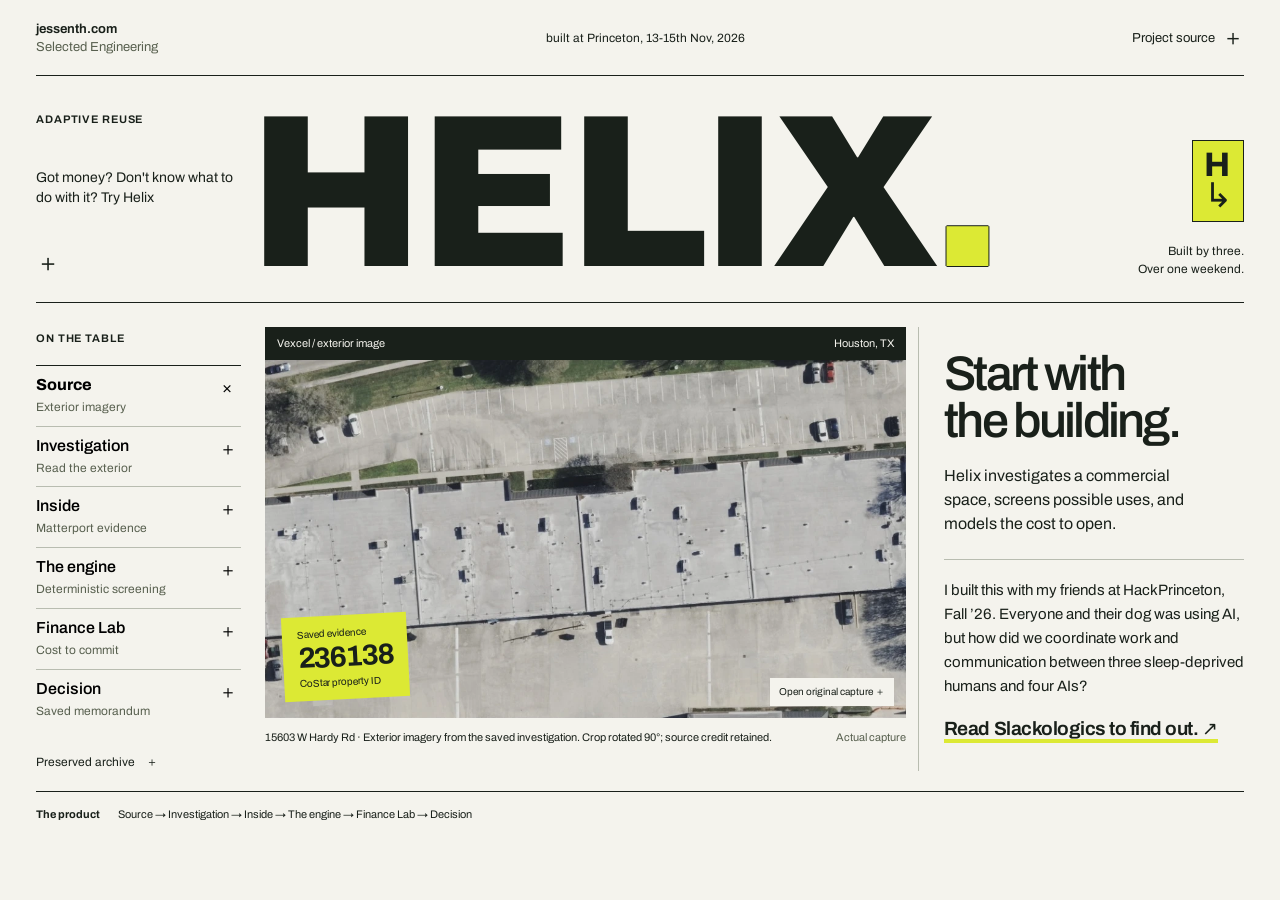
==== commit 5802525c: "Align Helix footer flow with current exhibit stages" ====
--- a/helix/index.html
+++ b/helix/index.html
@@ -91,7 +91,7 @@
 </aside>
 </div>
 <div class="exhibition-footer">
-<p><span class="footer-label">The product</span><span>Listing → investigation → screening → finance</span></p>
+<p><span class="footer-label">The product</span><span>Source → Investigation → Inside → The engine → Finance Lab → Decision</span></p>
 </div>
 </section>
 </main>
